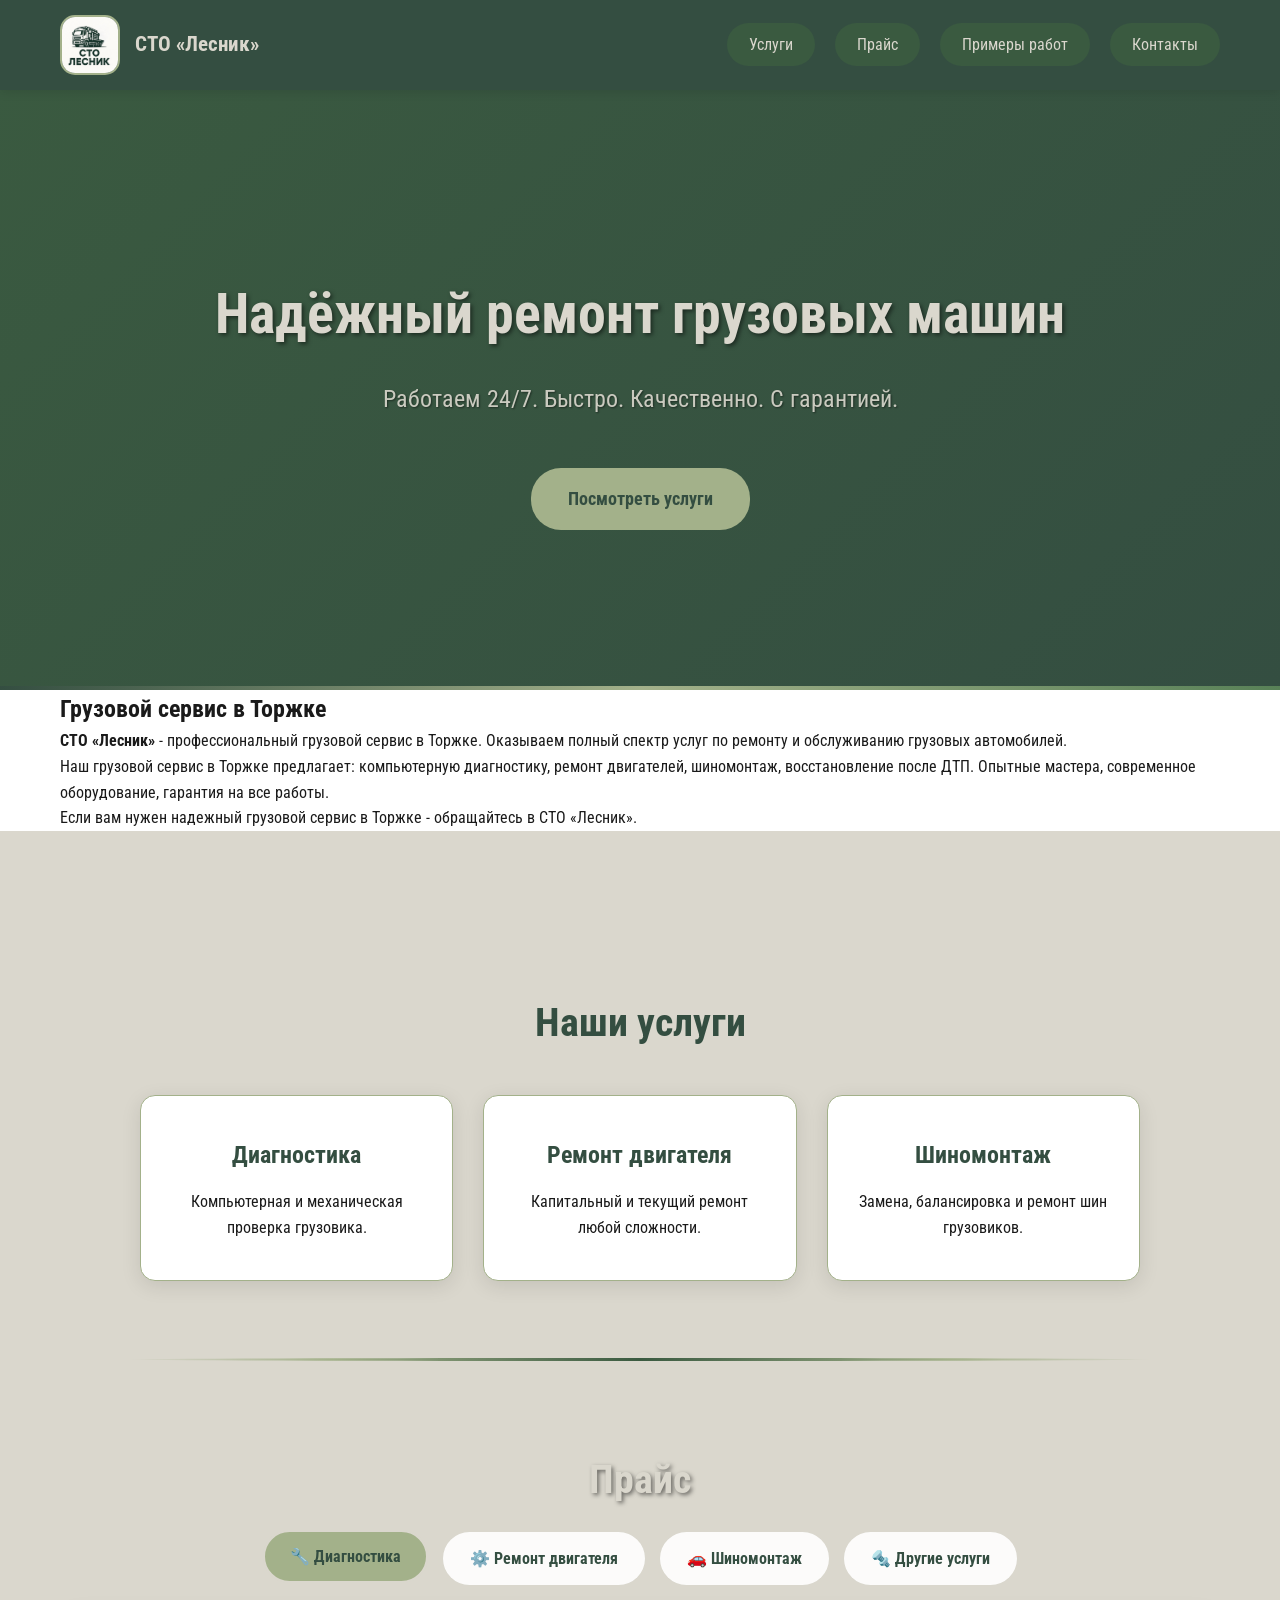
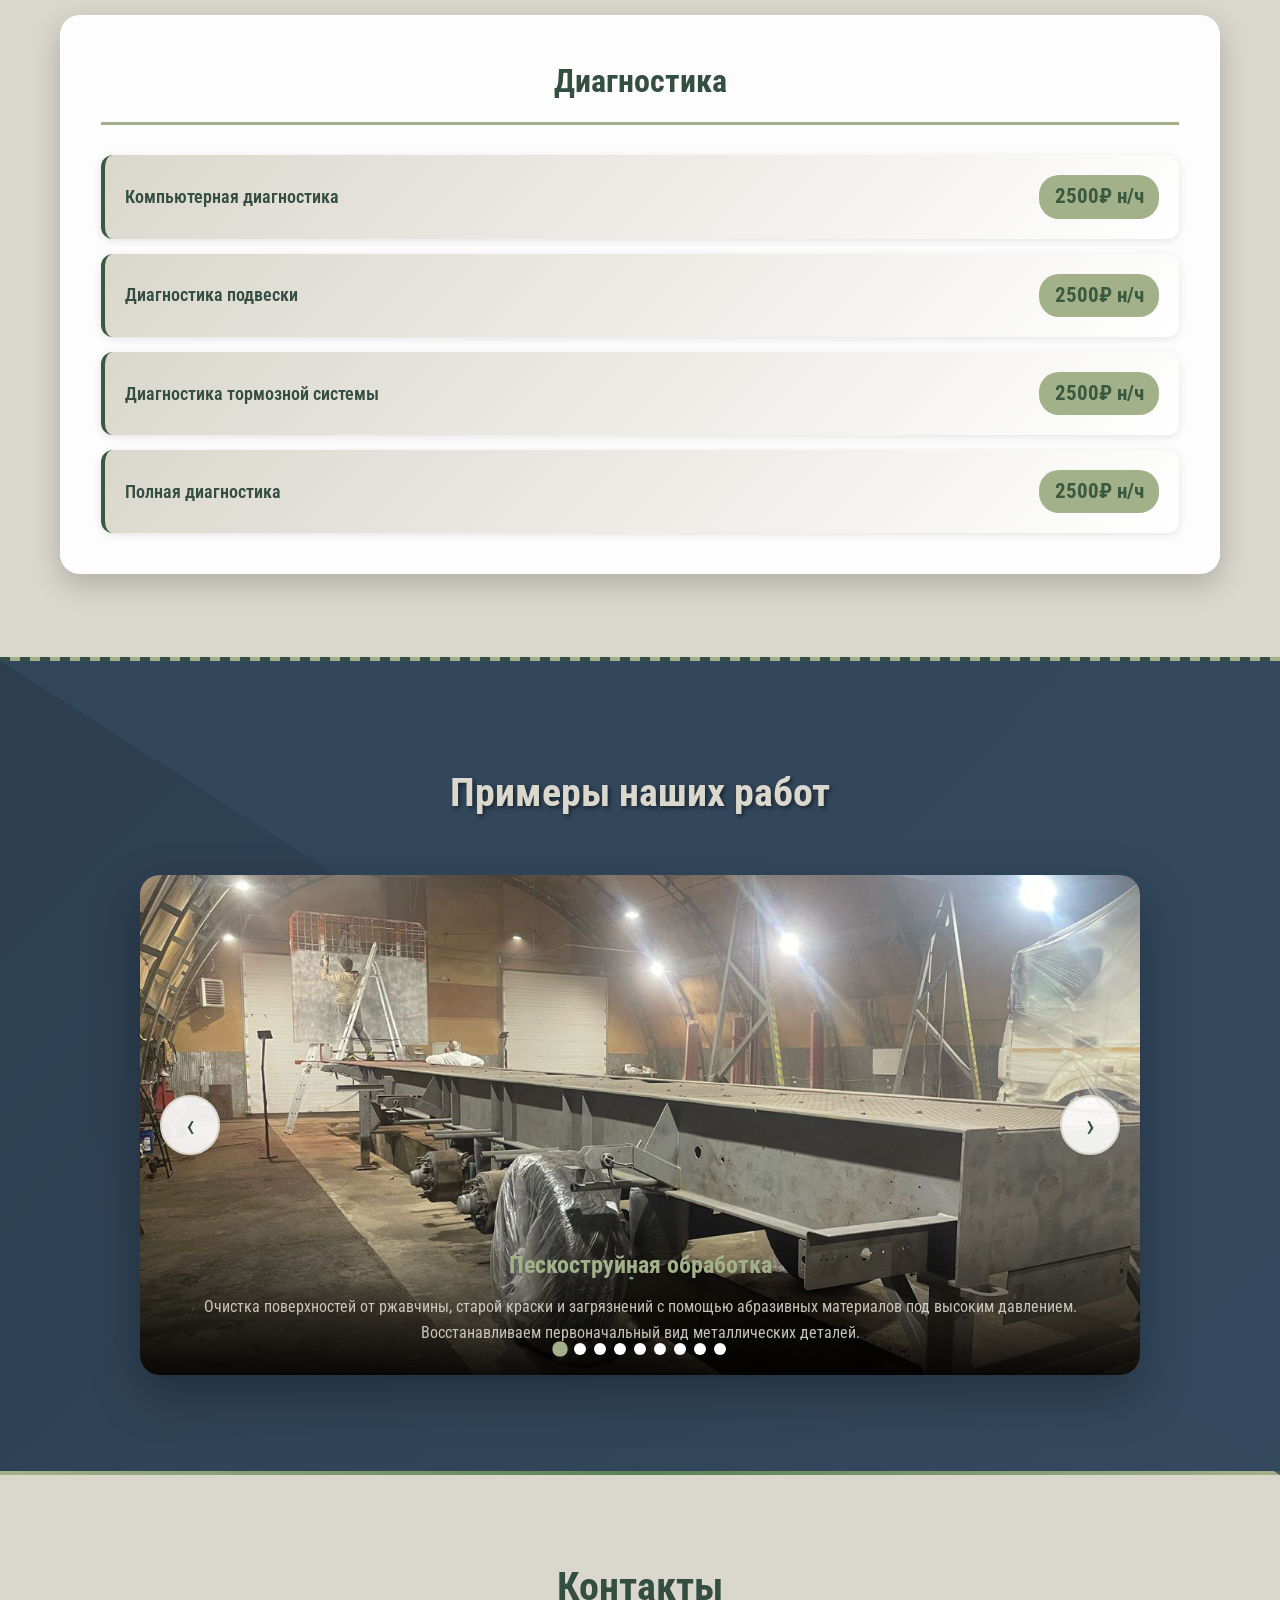
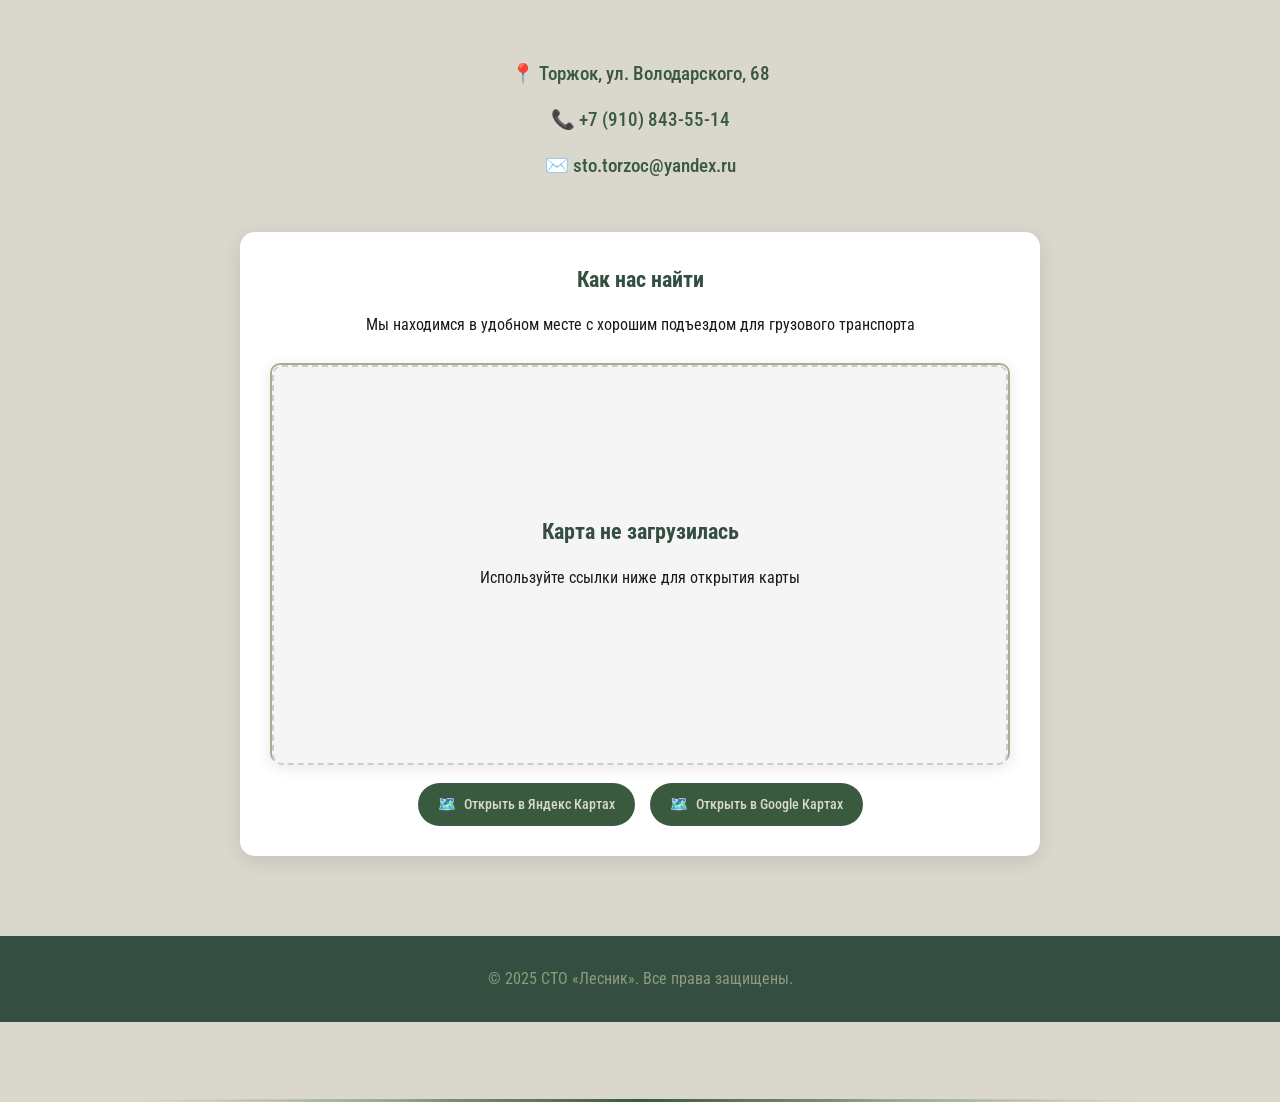
==== index.html @ fab12587 "index.html" ====
<!DOCTYPE html>
<html lang="ru">
<head>
  <meta charset="UTF-8">
  <meta name="viewport" content="width=device-width, initial-scale=1.0">
  <title>Грузовой сервис в Торжке | СТО «Лесник» - ремонт грузовиков 24/7</title>




<meta name="description" content="Грузовой сервис в Торжке. Ремонт грузовиков, диагностика, шиномонтаж. СТО Лесник - работаем 24/7. Гарантия качества. +7 (910) 843-55-14">
  <meta name="keywords" content="грузовой сервис Торжок, ремонт грузовиков Торжок, СТО для грузовых машин, автосервис грузовых автомобилей, техобслуживание грузовиков">
  <meta name="robots" content="index, follow">
  
  <script type="application/ld+json">
  {
    "@context": "https://schema.org",
    "@type": "AutoRepair",
    "name": "СТО Лесник - грузовой сервис в Торжке",
    "description": "Профессиональный ремонт грузовых автомобилей в Торжке",
    "address": {
      "@type": "PostalAddress",
      "streetAddress": "ул. Володарского, 68",
      "addressLocality": "Торжок",
      "addressCountry": "RU"
    },
    "telephone": "+79108435514",
    "openingHours": "Mo-Su 00:00-23:59",
    "serviceType": "Ремонт грузовиков, Диагностика, Шиномонтаж, Восстановление после ДТП"
  }
  </script>





















  
  <link rel="stylesheet" href="style.css">
  <link rel="icon" type="image/png" href="images/favicon.png">
</head>
<body>

  <header>
    <div class="header-container">
      <div class="logo-section">
        <img src="images/IMAGE 2025-09-27 21_17_40.jpg" alt="Логотип СТО Лесник" width="60" height="60">
        <div class="logo">СТО «Лесник»</div>
      </div>
      
 
      <button class="menu-toggle" aria-label="Открыть меню">☰</button>
      
      <nav class="nav-menu">
        <ul>
          <li><a href="#services">Услуги</a></li>
          <li><a href="#price">Прайс</a></li>
          <li><a href="#portfolio">Примеры работ</a></li>
          <li><a href="#contacts">Контакты</a></li>
        </ul>
      </nav>
    </div>
  </header>


  <!-- Главная -->
  <section class="hero">
    <div class="container">
      <h1>Надёжный ремонт грузовых машин</h1>
      <p>Работаем 24/7. Быстро. Качественно. С гарантией.</p>
      <a href="#services" class="btn">Посмотреть услуги</a>
    </div>
  </section>





<section class="seo-text">
  <div class="container">
    <h2>Грузовой сервис в Торжке</h2>
    <p><strong>СТО «Лесник»</strong> - профессиональный грузовой сервис в Торжке. 
    Оказываем полный спектр услуг по ремонту и обслуживанию грузовых автомобилей.</p>
    
    <p>Наш грузовой сервис в Торжке предлагает: компьютерную диагностику, 
    ремонт двигателей, шиномонтаж, восстановление после ДТП. 
    Опытные мастера, современное оборудование, гарантия на все работы.</p>
    
    <p>Если вам нужен надежный грузовой сервис в Торжке - обращайтесь в СТО «Лесник». </p>
  </div>
</section>

<section id="services" class="services">
























  <section id="services" class="services">
    <div class="container">
      <h2>Наши услуги</h2>
      <div class="service-cards">
        <div class="card">
          <h3>Диагностика</h3>
          <p>Компьютерная и механическая проверка грузовика.</p>
        </div>
        <div class="card">
          <h3>Ремонт двигателя</h3>
          <p>Капитальный и текущий ремонт любой сложности.</p>
        </div>
        <div class="card">
          <h3>Шиномонтаж</h3>
          <p>Замена, балансировка и ремонт шин грузовиков.</p>
        </div>
      </div>
    </div>
  </section>









<section id="price" class="price">
  <div class="price-overlay"></div>
  <div class="container">
    <h2>Прайс</h2>
  
    <div class="price-categories">
      <button class="price-category-btn active" data-category="diagnostics">
        🔧 Диагностика
      </button>
      <button class="price-category-btn" data-category="engine">
        ⚙️ Ремонт двигателя
      </button>
      <button class="price-category-btn" data-category="tire">
        🚗 Шиномонтаж
      </button>
      <button class="price-category-btn" data-category="other">
        🔩 Другие услуги
      </button>
    </div>

    
    <div class="price-content">
   
      <div class="price-category active" id="diagnostics">
        <div class="price-category-content">
          <h3>Диагностика</h3>
          <div class="price-list">
            <div class="price-item">
              <span>Компьютерная диагностика</span>
              <span class="cost">2500₽ н/ч</span>
            </div>
            <div class="price-item">
              <span>Диагностика подвески</span>
              <span class="cost">2500₽ н/ч</span>
            </div>
            <div class="price-item">
              <span>Диагностика тормозной системы</span>
              <span class="cost">2500₽ н/ч</span>
            </div>
            <div class="price-item">
              <span>Полная диагностика</span>
              <span class="cost">2500₽ н/ч</span>
            </div>
          </div>
        </div>
      </div>

      <div class="price-category" id="engine">
        <div class="price-category-content">
          <h3>Ремонт двигателя</h3>
          <div class="price-list">
            <div class="price-item">
              <span>Замена масла и фильтров</span>
              <span class="cost">2500₽ н/ч</span>
            </div>
            <div class="price-item">
              <span>Ремонт ГРМ</span>
              <span class="cost">2500₽ н/ч</span>
            </div>
            <div class="price-item">
              <span>Капитальный ремонт двигателя</span>
              <span class="cost">2500₽ н/ч</span>
            </div>
            <div class="price-item">
              <span>Замена свечей накаливания</span>
              <span class="cost">2500₽ н/ч</span>
            </div>
          </div>
        </div>
      </div>

    
      <div class="price-category" id="tire">
        <div class="price-category-content">
          <h3>Шиномонтаж</h3>
          <div class="price-list">
            <div class="price-item">
              <span>Замена колеса (1 шт.)</span>
              <span class="cost">2500₽ н/ч</span>
            </div>
            <div class="price-item">
              <span>Балансировка колеса</span>
              <span class="cost">2500₽ н/ч</span>
            </div>
            <div class="price-item">
              <span>Ремонт прокола</span>
              <span class="cost">2500₽ н/ч</span>
            </div>
            <div class="price-item">
              <span>Замена камеры</span>
              <span class="cost">2500₽ н/ч</span>
            </div>
          </div>
        </div>
      </div>

     
      <div class="price-category" id="other">
        <div class="price-category-content">
          <h3>Другие услуги</h3>
          <div class="price-list">
            <div class="price-item">
              <span>Ремонт тормозной системы</span>
              <span class="cost">2500₽ н/ч</span>
            </div>
            <div class="price-item">
              <span>Ремонт электрооборудования</span>
              <span class="cost">2500₽ н/ч</span>
            </div>
            <div class="price-item">
              <span>Замена сцепления</span>
              <span class="cost">2500₽ н/ч</span>
            </div>
            <div class="price-item">
              <span>Ремонт коробки передач</span>
              <span class="cost">2500₽ н/ч</span>
            </div>
            <div class="price-item">
              <span>Пескоструйная обработка</span>
              <span class="cost">2500₽ н/ч</span>
            </div>
            <div class="price-item">
              <span>Покраска прицепов</span>
              <span class="cost">2500₽ н/ч</span>
            </div>
            <div class="price-item">
              <span>Восстановление машин после ДТП</span>
              <span class="cost">2500₽ н/ч</span>
            </div>
          </div>
        </div>
      </div>
    </div>
  </div>
</section>






  <section id="portfolio" class="portfolio">
    <div class="container">
      <h2>Примеры наших работ</h2>
      <div class="portfolio-slider">
        <div class="slider-container">
          <div class="slide active">
            <img src="images/glass.jpg" alt="Ремонт двигателя грузовика">
            <div class="slide-info">
              <h3>Пескоструйная обработка</h3>
              <p>Очистка поверхностей от ржавчины, старой краски и загрязнений с помощью абразивных материалов под высоким давлением. Восстанавливаем первоначальный вид металлических деталей.</p>
            </div>
          </div>
          <div class="slide">
            <img src="images/glass2.jpg" alt="Шиномонтаж грузовика">
            <div class="slide-info">
              <h3>Пескоструйная обработка</h3>

            </div>
          </div>
          <div class="slide">
            <img src="images/pokraska3.jpg" alt="Диагностика автомобиля">
            <div class="slide-info">
              <h3>Покраска прицепов</h3>
              <p>Полное восстановление лакокрасочного покрытия прицепов. От пескоструйной очистки до финишного нанесения эмали. Вернем вашему прицепу заводской вид и защиту от коррозии.</p>
            </div>
          </div>
          <div class="slide">
            <img src="images/pokraska.jpg" alt="Ремонт тормозной системы">
            <div class="slide-info">
              <h3>Покраска прицепов</h3>

            </div>
          </div>
          <div class="slide">
            <img src="images/pokraska2.jpg" alt="Покраска автомобиля">
            <div class="slide-info">
              <h3>Покраска прицепов</h3>
            </div>
          </div>
          <div class="slide">
            <img src="images/dtp.jpg" alt="Ремонт подвески">
            <div class="slide-info">
              <h3>Восстановление машин после ДТП</h3>
              <p>Полное восстановление геометрии кузова, замена поврежденных элементов и профессиональная покраска. Вернем вашему автомобилю заводские характеристики и безопасность.</p>
            </div>
          </div>
          <div class="slide">
            <img src="images/dtp2.jpg" alt="Электрооборудование">
            <div class="slide-info">
              <h3>Восстановление машин после ДТП</h3>
            </div>
          </div>
          <div class="slide">
            <img src="images/dtp3.jpg" alt="Сварные работы">
            <div class="slide-info">
              <h3>Восстановление машин после ДТП</h3>
            </div>
          </div>
          <div class="slide">
            <img src="images/kpp1.jpg" alt="Ремонт КПП">
            <div class="slide-info">
              <h3>Ремонт коробки передач</h3>
              <p>Капитальный ремонт механической КПП</p>
            </div>
          </div>

        </div>
        
       
        <button class="slider-btn prev-btn" aria-label="Предыдущий слайд">‹</button>
        <button class="slider-btn next-btn" aria-label="Следующий слайд">›</button>
        
      
        <div class="slider-indicators">
          <span class="indicator active" data-slide="0"></span>
          <span class="indicator" data-slide="1"></span>
          <span class="indicator" data-slide="2"></span>
          <span class="indicator" data-slide="3"></span>
          <span class="indicator" data-slide="4"></span>
          <span class="indicator" data-slide="5"></span>
          <span class="indicator" data-slide="6"></span>
          <span class="indicator" data-slide="7"></span>
          <span class="indicator" data-slide="8"></span>

        </div>
      </div>
    </div>
  </section>


 






  <!-- Контакты -->
  <section id="contacts" class="contacts">
    <div class="container">
      <h2>Контакты</h2>
      <div class="contact-info">
        <p>📍 Торжок, ул. Володарского, 68</p>
        <p>📞 +7 (910) 843-55-14</p>
        <p>✉️ sto.torzoc@yandex.ru</p>
      </div>
      
      <div class="map-container">
        <div class="map-placeholder">
          <h3>Как нас найти</h3>
          <p>Мы находимся в удобном месте с хорошим подъездом для грузового транспорта</p>
          <div id="map"></div>
          <div class="map-links">
            <a href="https://yandex.ru/maps/?text=Торжок, ул. Володарского, 68" target="_blank" class="map-link">
              <span>🗺️</span> Открыть в Яндекс Картах
            </a>
            <a href="https://www.google.com/maps/search/Торжок, ул. Володарского, 68" target="_blank" class="map-link">
              <span>🗺️</span> Открыть в Google Картах
            </a>
          </div>
        </div>
      </div>
    </div>
  </section>

  <!-- Подвал -->
  <footer>
    <div class="container">
      <p>© 2025 СТО «Лесник». Все права защищены.</p>
    </div>
  </footer>

  <!-- Подключаем скрипты -->
  <script src="https://api-maps.yandex.ru/2.1/?apikey=d6df2d5a-d8bc-4208-80b3-427df80b9e28&lang=ru_RU"></script>
  <script src="script.js"></script>
</body>
</html>
---- style.css ----
@import url('https://fonts.googleapis.com/css2?family=Roboto+Condensed:wght@400;700&display=swap');

* {
  margin: 0;
  padding: 0;
  box-sizing: border-box;
  font-family: 'Roboto Condensed', sans-serif;
}

:root {
  --primary-dark: #344E41;
  --primary: #3A5A40;
  --primary-light: #588157;
  --accent: #A3B18A;
  --light: #DAD7CD;
  --text-color: #1A1A1A;
  --white: #ffffff;
}

body {
  line-height: 1.6;
  color: var(--text-color);
  font-size: 16px;
  background: var(--white);
}

.container {
  width: 100%;
  max-width: 1200px;
  margin: 0 auto;
  padding: 0 20px;
}

/* Шапка */
header {
  background: var(--primary-dark);
  color: var(--light);
  padding: 15px 0;
  position: fixed;
  width: 100%;
  top: 0;
  z-index: 1000;
  box-shadow: 0 2px 10px rgba(0,0,0,0.1);
}

.header-container {
  display: flex;
  justify-content: space-between;
  align-items: center;
  max-width: 1200px;
  margin: 0 auto;
  padding: 0 20px;
}

.logo-section {
  display: flex;
  align-items: center;
  gap: 15px;
}

header img {
  border-radius: 15px;
  width: 60px;
  height: 60px;
  border: 2px solid var(--accent);
}

header .logo {
  font-size: 1.3rem;
  font-weight: bold;
  color: var(--light);
}

.menu-toggle {
  display: none;
  background: none;
  border: none;
  color: var(--light);
  font-size: 1.5rem;
  cursor: pointer;
  padding: 5px;
}

.nav-menu ul {
  display: flex;
  list-style: none;
  gap: 20px;
}

.nav-menu a {
  color: var(--light);
  text-decoration: none;
  padding: 10px 20px;
  border-radius: 25px;
  background: var(--primary);
  color: var(--light);
  font-size: 1rem;
  transition: all 0.3s;
  white-space: nowrap;
  border: 2px solid transparent;
}

.nav-menu a:hover {
  background: var(--primary-light);
  transform: translateY(-2px);
  box-shadow: 0 4px 12px rgba(0,0,0,0.2);
  border-color: var(--accent);
}

/* Главная секция */
.hero {
  background: linear-gradient(135deg, var(--primary) 0%, var(--primary-dark) 100%),
              url('https://avatars.mds.yandex.net/get-altay/7730813/2a0000018467fd1619ef3e6553343e2f060f/XXXL') no-repeat center/cover;
  background-blend-mode: overlay;
  color: var(--light);
  text-align: center;
  padding: 150px 20px 100px;
  margin-top: 60px;
  min-height: 70vh;
  display: flex;
  align-items: center;
}

.hero h1 {
  font-size: clamp(2rem, 5vw, 3.5rem);
  margin-bottom: 20px;
  text-shadow: 2px 2px 4px rgba(0,0,0,0.5);
}

.hero p {
  font-size: clamp(1.1rem, 3vw, 1.5rem);
  margin-bottom: 30px;
  text-shadow: 1px 1px 2px rgba(0,0,0,0.5);
  opacity: 0.9;
}

.hero .btn {
  display: inline-block;
  padding: 15px 35px;
  background: var(--accent);
  color: var(--primary-dark);
  border-radius: 30px;
  text-decoration: none;
  transition: all 0.3s;
  font-size: 1.1rem;
  font-weight: bold;
  border: 2px solid transparent;
}

.hero .btn:hover {
  background: transparent;
  color: var(--light);
  border-color: var(--accent);
  transform: translateY(-3px);
  box-shadow: 0 6px 20px rgba(163, 177, 138, 0.3);
}

/* Услуги */
.services {
  padding: 80px 0;
  background: var(--light);
  text-align: center;
  position: relative;
  z-index: 2; /* Убедимся что услуги выше прайса */
}


.services h2 {
  font-size: clamp(1.8rem, 4vw, 2.5rem);
  margin-bottom: 40px;
  color: var(--primary-dark);
}

.service-cards {
  display: grid;
  grid-template-columns: repeat(auto-fit, minmax(300px, 1fr));
  gap: 30px;
  max-width: 1000px;
  margin: 0 auto;
}

.card {
  background: var(--white);
  padding: 40px 25px;
  border-radius: 15px;
  box-shadow: 0 5px 20px rgba(0,0,0,0.1);
  transition: all 0.4s;
  position: relative;
  overflow: hidden;
  z-index: 1;
  border: 1px solid var(--accent);
}

.card::before {
  content: '';
  position: absolute;
  top: 0;
  left: 0;
  right: 0;
  bottom: 0;
  background-size: 80px;
  background-repeat: no-repeat;
  background-position: center;
  opacity: 0;
  transition: opacity 0.3s;
  z-index: -1;
}

.card:nth-child(1)::before {
  background-image: url('1674288672_papik-pro-p-shesterenka-risunok-1.png');
  background-size: 80px;
}

.card:nth-child(2)::before {
  background-image: url('png-transparent-spanners-tool-adjustable-spanner-hammer-hammer-technic-hammer-wrench.png');
  background-size: 80px;
}

.card:nth-child(3)::before {
  background-image: url('web-20171209094937520952.png');
  background-size: 80px;
}

.card:hover::before {
  opacity: 0.1;
}

.card:hover {
  transform: translateY(-10px);
  background-color: var(--white);
  box-shadow: 0 15px 35px rgba(0,0,0,0.15);
  border-color: var(--primary-light);
}

.card h3 {
  font-size: 1.5rem;
  margin-bottom: 15px;
  color: var(--primary-dark);
}

.card p {
  font-size: 1rem;
  line-height: 1.6;
  color: var(--text-color);
}







.cost {
  font-weight: bold;
  color: var(--primary);
  font-size: 1.2rem;
}



.btn {
  background: var(--primary);
  color: var(--light);
  border: none;
  padding: 15px 30px;
  margin-top: 20px;
  cursor: pointer;
  border-radius: 30px;
  transition: all 0.3s;
  font-size: 1rem;
  font-weight: bold;
  border: 2px solid transparent;
}

.btn:hover {
  background: var(--primary-light);
  transform: translateY(-2px);
  box-shadow: 0 4px 15px rgba(58, 90, 64, 0.3);
}

/* Контакты */
.contacts {
  padding: 80px 0;
  background: var(--light);
  text-align: center;
}

.contacts h2 {
  font-size: clamp(1.8rem, 4vw, 2.5rem);
  margin-bottom: 40px;
  color: var(--primary-dark);
}

.contact-info {
  margin-bottom: 50px;
}

.contact-info p {
  font-size: 1.2rem;
  margin-bottom: 15px;
  color: var(--primary);
  font-weight: 500;
}

.map-container {
  max-width: 800px;
  margin: 0 auto;
}

.map-placeholder {
  background: var(--white);
  padding: 30px;
  border-radius: 15px;
  box-shadow: 0 5px 20px rgba(0,0,0,0.1);
}

.map-placeholder h3 {
  color: var(--primary-dark);
  margin-bottom: 15px;
  font-size: 1.4rem;
}

.map-placeholder p {
  color: var(--text-color);
  margin-bottom: 25px;
}

.map-frame {
  background: linear-gradient(135deg, var(--accent) 0%, var(--primary-light) 100%);
  height: 200px;
  border-radius: 10px;
  display: flex;
  align-items: center;
  justify-content: center;
  color: var(--white);
  font-size: 1.3rem;
  font-weight: bold;
}

/* Подвал */
footer {
  background: var(--primary-dark);
  color: var(--accent);
  text-align: center;
  padding: 30px 0;
}

footer p {
  font-size: 1rem;
  opacity: 0.8;
}

/* Адаптивность */
@media (max-width: 768px) {
  body {
    font-size: 14px;
  }
  
  .header-container {
    padding: 0 15px;
  }
  
  .menu-toggle {
    display: block;
  }
  
  .nav-menu {
    position: absolute;
    top: 100%;
    left: 0;
    width: 100%;
    background: var(--primary-dark);
    display: none;
    box-shadow: 0 5px 15px rgba(0,0,0,0.2);
  }
  
  .nav-menu.active {
    display: block;
  }
  
  .nav-menu ul {
    flex-direction: column;
    padding: 20px;
    gap: 10px;
  }
  
  .nav-menu a {
    display: block;
    text-align: center;
    padding: 15px;
    border-radius: 10px;
  }
  
  .logo-section {
    gap: 10px;
  }
  
  header img {
    width: 50px;
    height: 50px;
  }
  
  header .logo {
    font-size: 1.1rem;
  }
  
  .hero {
    padding: 120px 20px 80px;
    min-height: 60vh;
  }
  
  .service-cards {
    grid-template-columns: 1fr;
    gap: 20px;
  }
  
  .card {
    padding: 30px 20px;
  }
  
  .price-item {
    flex-direction: column;
    text-align: center;
    gap: 10px;
  }
  
  .map-frame {
    height: 150px;
    font-size: 1.1rem;
  }
}

@media (max-width: 480px) {
  .container {
    padding: 0 15px;
  }
  
  .hero {
    padding: 100px 15px 60px;
  }
  
  .services, .price, .contacts {
    padding: 60px 0;
  }
  
  .card::before {
    background-size: 60px;
  }
  
  .contact-info p {
    font-size: 1.1rem;
  }
}
/* Стили для карты */
#map {
    width: 100%;
    height: 400px;
    border-radius: 10px;
    border: 2px solid var(--accent);
    box-shadow: 0 4px 15px rgba(0,0,0,0.1);
    margin: 20px 0;
}

.map-links {
    display: flex;
    gap: 15px;
    justify-content: center;
    margin-top: 20px;
    flex-wrap: wrap;
}

.map-link {
    display: inline-flex;
    align-items: center;
    gap: 8px;
    padding: 10px 20px;
    background: var(--primary);
    color: var(--light);
    text-decoration: none;
    border-radius: 25px;
    transition: all 0.3s;
    font-weight: 500;
    font-size: 0.9rem;
}

.map-link:hover {
    background: var(--primary-light);
    transform: translateY(-2px);
    box-shadow: 0 4px 12px rgba(0,0,0,0.2);
}

/* Адаптивность карты */
@media (max-width: 768px) {
    #map {
        height: 300px;
    }
    
    .map-links {
        flex-direction: column;
        align-items: center;
    }
    
    .map-link {
        width: 100%;
        max-width: 250px;
        justify-content: center;
    }
}

@media (max-width: 480px) {
    #map {
        height: 250px;
    }
}


.price {
  position: relative;
  padding: 80px 0; /* Нормальные отступы */
  background-image: url('https://avatars.mds.yandex.net/get-altay/6314780/2a00000183f058dd1cf33ad4c97cb063198d/XXXL');
  background-size: cover;
  background-position: center;
  min-height: 100vh;
  display: flex;
  align-items: center;
  z-index: 1; /* Прайс ниже услуг */
}

/* Убираем отрицательные margin которые могли сдвинуть секции */
.price {
  margin-top: 0;
}

.price .container {
  position: relative;
  z-index: 2;
  padding-top: 0; /* Убираем внутренний отступ */
  margin-top: 0;
}

.price h2 {
  font-size: clamp(1.8rem, 4vw, 2.5rem);
  margin-bottom: 40px;
  color: var(--light);
  text-align: center;
  text-shadow: 2px 2px 4px rgba(0,0,0,0.5);
}




.price-categories {
  display: flex;
  justify-content: center;
  gap: 15px;
  margin-bottom: 30px;
  flex-wrap: wrap;
  margin-top: -20px; /* Сдвигаем кнопки еще выше */
}

.price-category-btn {
  padding: 15px 25px;
  background: rgba(255, 255, 255, 0.9);
  color: var(--primary-dark);
  border: none;
  border-radius: 30px;
  cursor: pointer;
  transition: all 0.3s;
  font-size: 1rem;
  font-weight: bold;
  border: 2px solid transparent;
  backdrop-filter: blur(10px);
}

.price-category-btn:hover {
  background: var(--accent);
  transform: translateY(-3px);
  box-shadow: 0 5px 15px rgba(0,0,0,0.3);
}

.price-category-btn.active {
  background: var(--accent);
  color: var(--primary-dark);
  border-color: var(--light);
  transform: translateY(-2px);
}

/* Контент прайса */
.price-content {
  position: relative;
  min-height: 400px;
}

.price-category {
  display: none;
  animation: fadeInUp 0.6s ease-out;
}

.price-category.active {
  display: block;
}

.price-category-content {
  background: rgba(255, 255, 255, 0.95);
  padding: 40px;
  border-radius: 20px;
  box-shadow: 0 10px 30px rgba(0,0,0,0.2);
  backdrop-filter: blur(10px);
  border: 1px solid rgba(255,255,255,0.3);
}

.price-category-content h3 {
  font-size: 2rem;
  color: var(--primary-dark);
  margin-bottom: 30px;
  text-align: center;
  border-bottom: 3px solid var(--accent);
  padding-bottom: 15px;
}

.price-list {
  display: grid;
  gap: 15px;
}

.price-item {
  display: flex;
  justify-content: space-between;
  align-items: center;
  padding: 20px;
  background: linear-gradient(135deg, var(--light) 0%, var(--white) 100%);
  border-radius: 12px;
  border-left: 4px solid var(--primary);
  transition: all 0.3s;
  box-shadow: 0 2px 10px rgba(0,0,0,0.1);
}

.price-item:hover {
  transform: translateX(10px);
  border-left-color: var(--accent);
  box-shadow: 0 5px 15px rgba(0,0,0,0.2);
}

.price-item span:first-child {
  font-weight: 600;
  color: var(--primary-dark);
  font-size: 1.1rem;
}

.cost {
  font-weight: bold;
  color: var(--primary);
  font-size: 1.3rem;
  background: var(--accent);
  padding: 5px 15px;
  border-radius: 20px;
  min-width: 120px;
  text-align: center;
}

/* Анимации */
@keyframes fadeInUp {
  from {
    opacity: 0;
    transform: translateY(30px);
  }
  to {
    opacity: 1;
    transform: translateY(0);
  }
}

/* Адаптивность */
@media (max-width: 768px) {
  .price {
    padding: 80px 0;
    background-attachment: scroll;
  }
  
  .price-categories {
    flex-direction: column;
    align-items: center;
  }
  
  .price-category-btn {
    width: 100%;
    max-width: 280px;
    margin-bottom: 10px;
    padding: 12px 20px;
  }
  
  .price-category-content {
    padding: 25px 20px;
    margin: 0 10px;
  }
  
  .price-item {
    flex-direction: column;
    text-align: center;
    gap: 10px;
    padding: 15px;
  }
  
  .price-item span:first-child {
    font-size: 1rem;
  }
  
  .cost {
    font-size: 1.1rem;
    min-width: 100px;
  }
}

@media (max-width: 480px) {
  .price {
    padding: 60px 0;
  }
  
  .price-category-content {
    padding: 20px 15px;
  }
  
  .price-category-content h3 {
    font-size: 1.6rem;
  }
}

@keyframes fadeIn {
  from {
    opacity: 0;
    transform: translateY(20px);
  }
  to {
    opacity: 1;
    transform: translateY(0);
  }
}

/* Адаптивность для кнопок категорий */
@media (max-width: 768px) {
  .price-categories {
    flex-direction: column;
    align-items: center;
  }
  
  .price-category-btn {
    width: 100%;
    max-width: 250px;
    margin-bottom: 10px;
  }
}

.hero {
  position: relative;
}

.hero::after {
  content: '';
  position: absolute;
  bottom: 0;
  left: 0;
  width: 100%;
  height: 4px;
  background: linear-gradient(90deg, 
    var(--primary-dark) 0%, 
    var(--accent) 50%, 
    var(--primary-light) 100%);
}

/* После услуг */
.services {
  position: relative;
}

.services::after {
  content: '';
  position: absolute;
  bottom: 0;
  left: 50%;
  transform: translateX(-50%);
  width: 80%;
  height: 3px;
  background: linear-gradient(90deg, 
    transparent 0%, 
    var(--accent) 20%, 
    var(--primary) 50%, 
    var(--accent) 80%, 
    transparent 100%);
  border-radius: 50%;
}

/* После прайса */

.price {
  position: relative;
}

.price::after {
  content: '';
  position: absolute;
  bottom: 0;
  left: 0;
  width: 100%;
  height: 4px;
  background: repeating-linear-gradient(
    90deg,
    var(--primary-dark),
    var(--primary-dark) 10px,
    var(--accent) 10px,
    var(--accent) 20px
  );
}


/* Примеры работ */
.portfolio {
  padding: 100px 0;
  background: linear-gradient(135deg, #2c3e50 0%, #34495e 100%);
  position: relative;
  overflow: hidden;
}

.portfolio::before {
  content: '';
  position: absolute;
  top: 0;
  left: 0;
  right: 0;
  bottom: 0;
  background: url('data:image/svg+xml,<svg xmlns="http://www.w3.org/2000/svg" viewBox="0 0 100 100" preserveAspectRatio="none"><path d="M0,0 L100,0 L100,100 Z" fill="rgba(52,73,94,0.8)"/></svg>');
  background-size: cover;
  z-index: 1;
}

.portfolio .container {
  position: relative;
  z-index: 2;
}

.portfolio h2 {
  font-size: clamp(1.8rem, 4vw, 2.5rem);
  margin-bottom: 50px;
  color: var(--light);
  text-align: center;
  text-shadow: 2px 2px 4px rgba(0,0,0,0.5);
}

/* Слайдер */
.portfolio-slider {
  position: relative;
  max-width: 1000px;
  margin: 0 auto;
  border-radius: 20px;
  overflow: hidden;
  box-shadow: 0 20px 50px rgba(0,0,0,0.3);
}

.slider-container {
  position: relative;
  height: 500px;
  overflow: hidden;
}

.slide {
  position: absolute;
  top: 0;
  left: 0;
  width: 100%;
  height: 100%;
  opacity: 0;
  transform: translateX(100%);
  transition: all 0.6s ease-in-out;
}

.slide.active {
  opacity: 1;
  transform: translateX(0);
}
.slide.prev {
  transform: translateX(-100%);
}

.slide img {
  width: 100%;
  height: 100%;
  object-fit: cover;
  display: block;
}

.slide-info {
  position: absolute;
  bottom: 0;
  left: 0;
  right: 0;
  background: linear-gradient(transparent, rgba(0,0,0,0.9));
  color: var(--light);
  padding: 30px;
  transform: translateY(100%);
  transition: transform 0.5s ease-in-out 0.3s;
}

.slide.active .slide-info {
  transform: translateY(0);
}
.slide.leaving {
  transform: translateX(-100%);
  opacity: 0;
}
.slide-info h3 {
  font-size: 1.5rem;
  margin-bottom: 10px;
  color: var(--accent);
}

.slide-info p {
  font-size: 1rem;
  opacity: 0.9;
  margin: 0;
}

/* Кнопки слайдера */
.slider-btn {
  position: absolute;
  top: 50%;
  transform: translateY(-50%);
  background: rgba(255, 255, 255, 0.9);
  border: none;
  width: 60px;
  height: 60px;
  border-radius: 50%;
  font-size: 2rem;
  cursor: pointer;
  transition: all 0.3s;
  z-index: 10;
  display: flex;
  align-items: center;
  justify-content: center;
  color: var(--primary-dark);
  border: 2px solid var(--light);
}

.slider-btn:hover {
  background: var(--accent);
  transform: translateY(-50%) scale(1.1);
}

.prev-btn {
  left: 20px;
}

.next-btn {
  right: 20px;
}

/* Индикаторы */
.slider-indicators {
  position: absolute;
  bottom: 20px;
  left: 50%;
  transform: translateX(-50%);
  display: flex;
  gap: 8px;
  z-index: 10;
}

.indicator {
  width: 12px;
  height: 12px;
  border-radius: 50%;
  background: white;
  cursor: pointer;
  transition: all 0.3s;
  border: 2px solid transparent;
}

.indicator.active {
  background: var(--accent);
  transform: scale(1.3);
}

.indicator:hover {
  background: var(--light);
  transform: scale(1.2);
}

/* Анимация автопрокрутки */
@keyframes autoSlide {
  0% { transform: translateX(100%); opacity: 0; }
  5% { transform: translateX(0); opacity: 1; }
  20% { transform: translateX(0); opacity: 1; }
  25% { transform: translateX(-100%); opacity: 0; }
  100% { transform: translateX(-100%); opacity: 0; }
}

/* Адаптивность слайдера */
@media (max-width: 768px) {
  .portfolio-slider {
    border-radius: 10px;
    margin: 0 20px;
  }
  
  .slider-container {
    height: 400px;
  }
  
  .slider-btn {
    width: 50px;
    height: 50px;
    font-size: 1.5rem;
  }
  
  .slide-info {
    padding: 20px;
  }
  
  .slide-info h3 {
    font-size: 1.3rem;
  }
  
  .slider-indicators {
    bottom: 15px;
  }
}

@media (max-width: 480px) {
  .portfolio {
    padding: 80px 0;
  }
  
  .slider-container {
    height: 300px;
  }
  
  .slider-btn {
    width: 40px;
    height: 40px;
    font-size: 1.2rem;
  }
  
  .prev-btn {
    left: 10px;
  }
  
  .next-btn {
    right: 10px;
  }
  
  .slide-info {
    padding: 15px;
  }
  
  .slide-info h3 {
    font-size: 1.1rem;
  }
  
  .slide-info p {
    font-size: 0.9rem;
  }
  
  .slider-indicators {
    bottom: 10px;
  }
  
  .indicator {
    width: 8px;
    height: 8px;
  }
}

/* Разделитель после портфолио */
.portfolio::after {
  content: '';
  position: absolute;
  bottom: 0;
  left: 0;
  width: 100%;
  height: 4px;
  background: linear-gradient(90deg, 
    var(--accent) 0%, 
    var(--primary-light) 50%, 
    var(--accent) 100%);
}
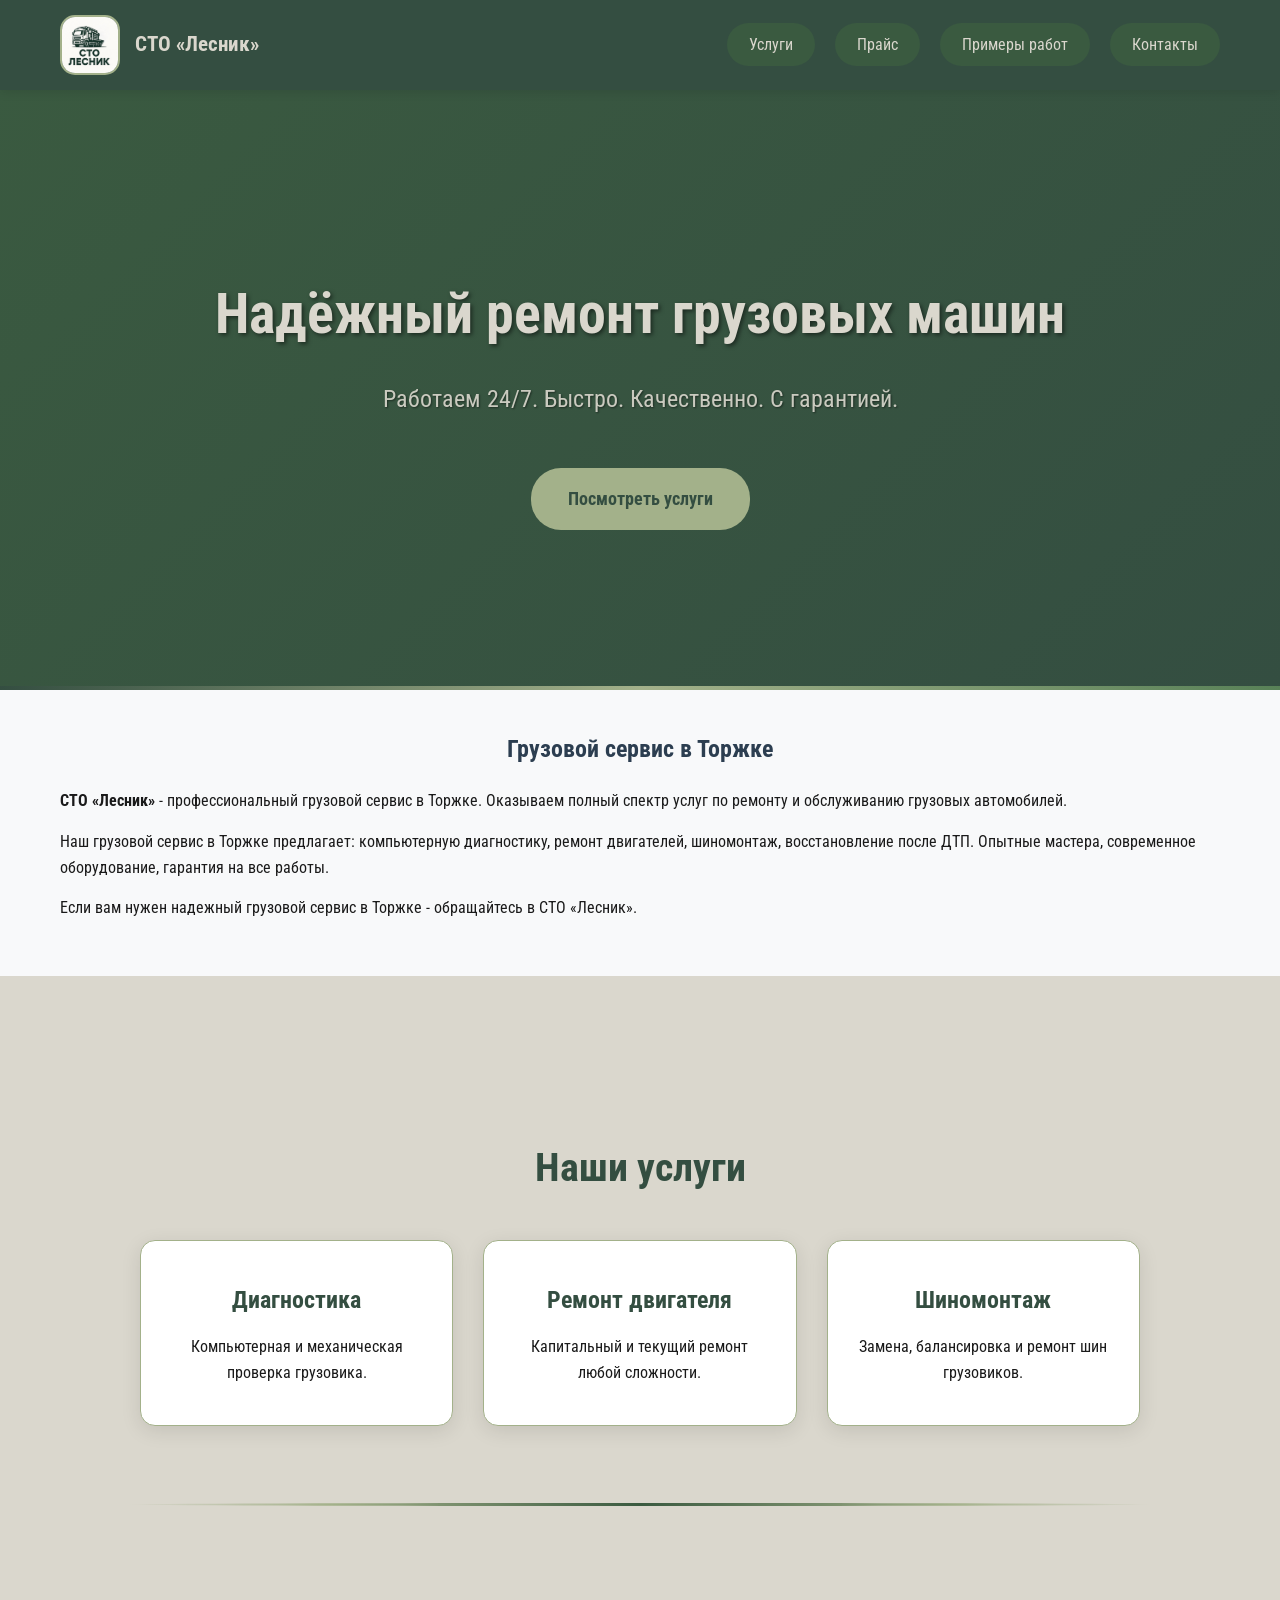
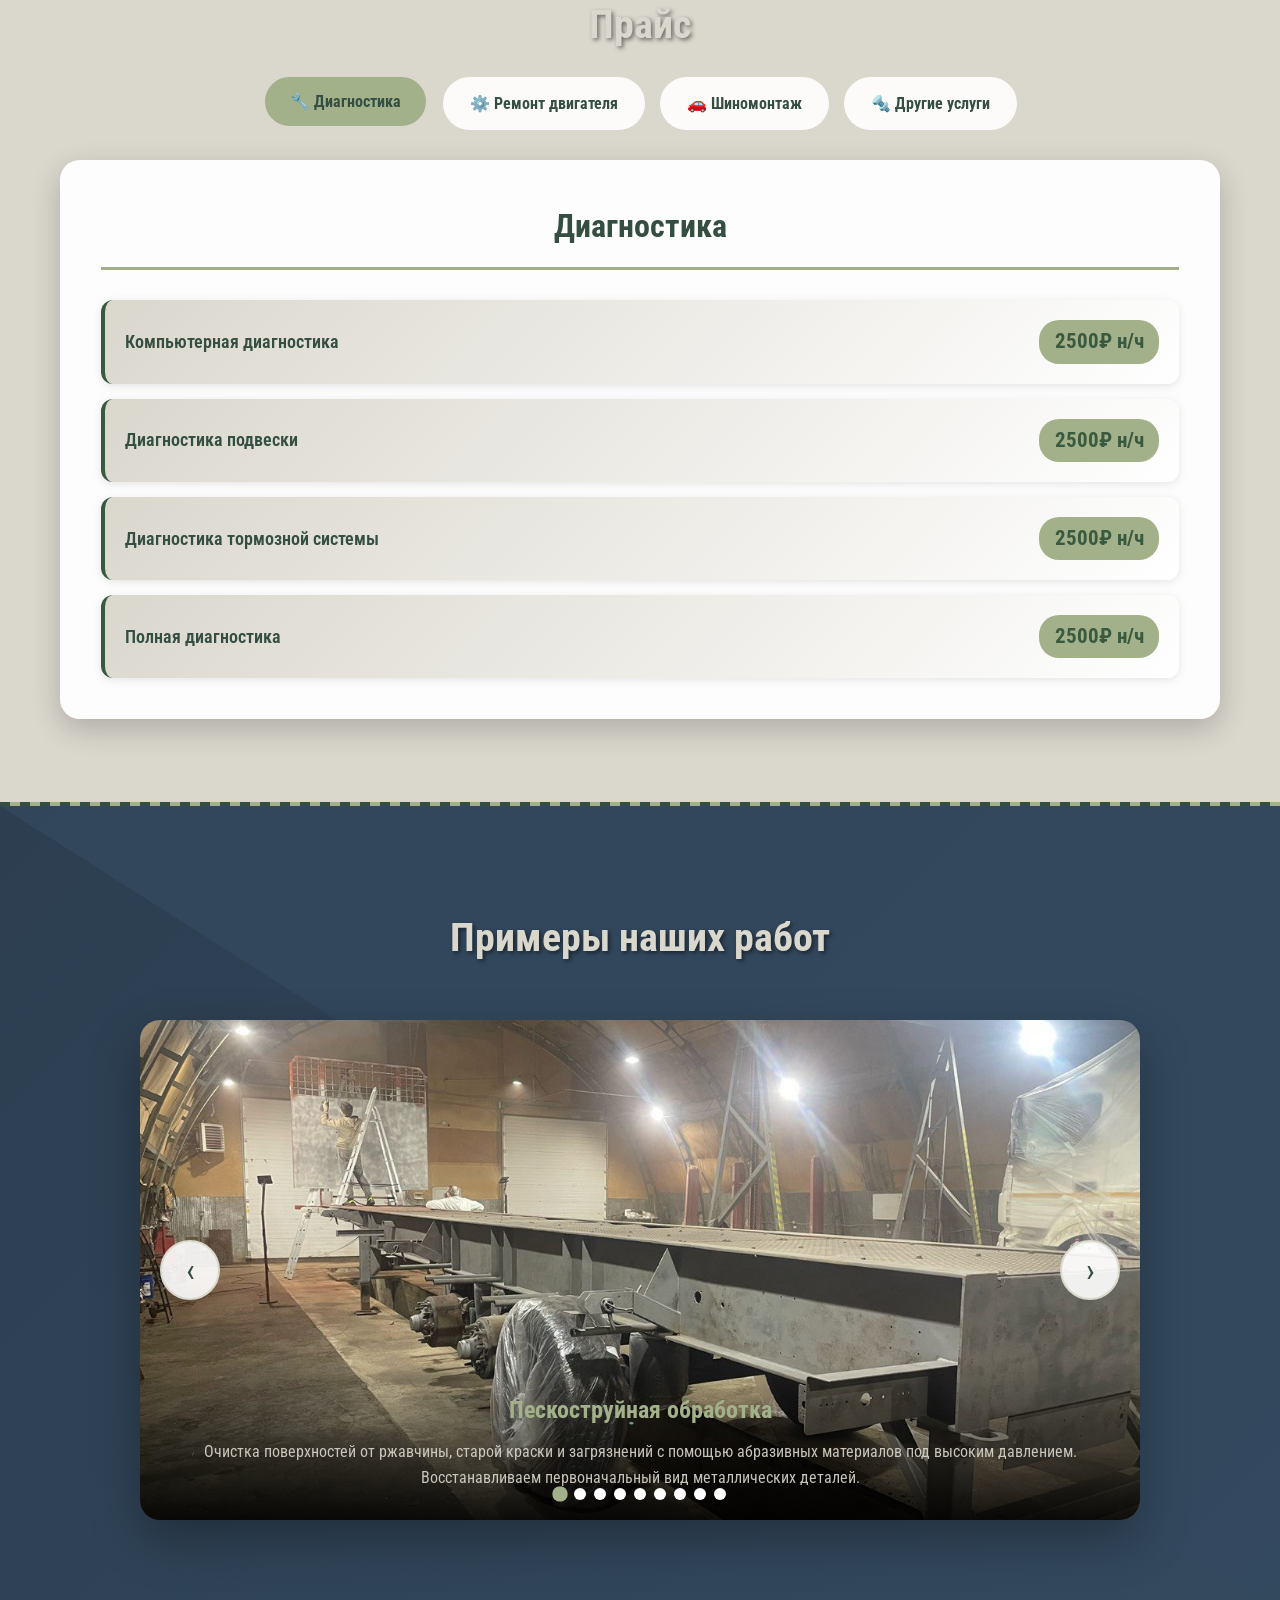
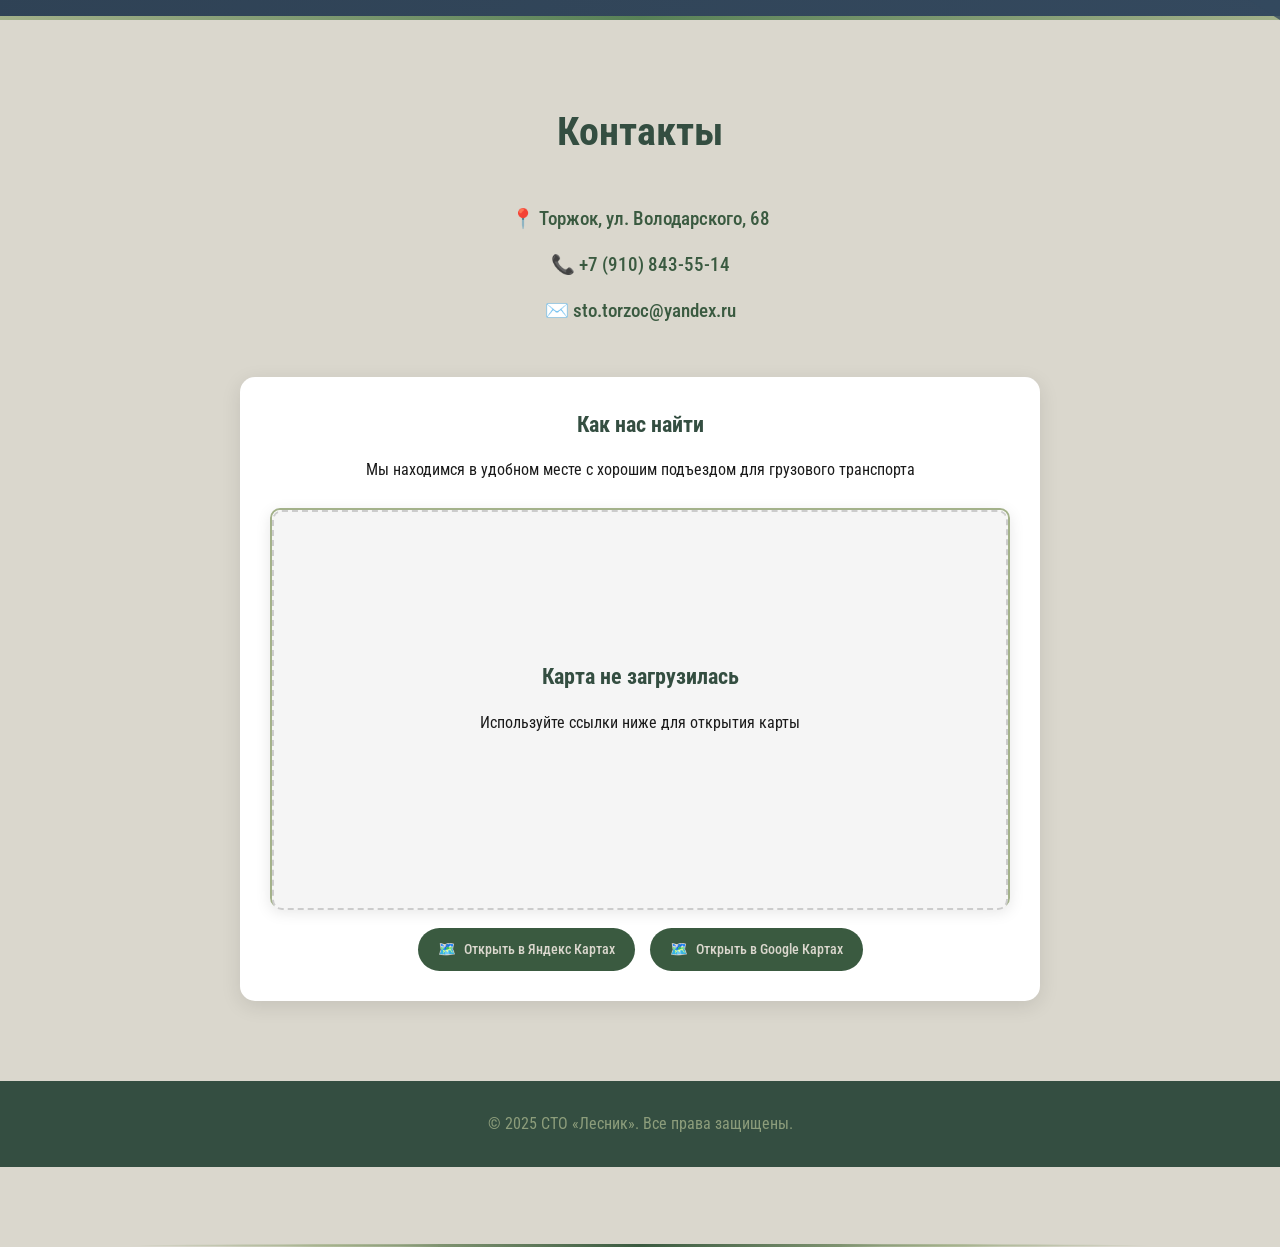
==== commit f67471b5: "index.html" ====
--- a/index.html
+++ b/index.html
@@ -7,6 +7,7 @@
 
 
 
+  
 
 <meta name="description" content="Грузовой сервис в Торжке. Ремонт грузовиков, диагностика, шиномонтаж. СТО Лесник - работаем 24/7. Гарантия качества. +7 (910) 843-55-14">
   <meta name="keywords" content="грузовой сервис Торжок, ремонт грузовиков Торжок, СТО для грузовых машин, автосервис грузовых автомобилей, техобслуживание грузовиков">
--- a/style.css
+++ b/style.css
@@ -1079,4 +1079,24 @@
     var(--accent) 0%, 
     var(--primary-light) 50%, 
     var(--accent) 100%);
-}+}
+
+
+
+
+.seo-text {
+  padding: 40px 0;
+  background: #f8f9fa;
+  line-height: 1.6;
+}
+
+.seo-text h2 {
+  text-align: center;
+  margin-bottom: 20px;
+  color: #2c3e50;
+}
+
+.seo-text p {
+  margin-bottom: 15px;
+  font-size: 16px;
+}
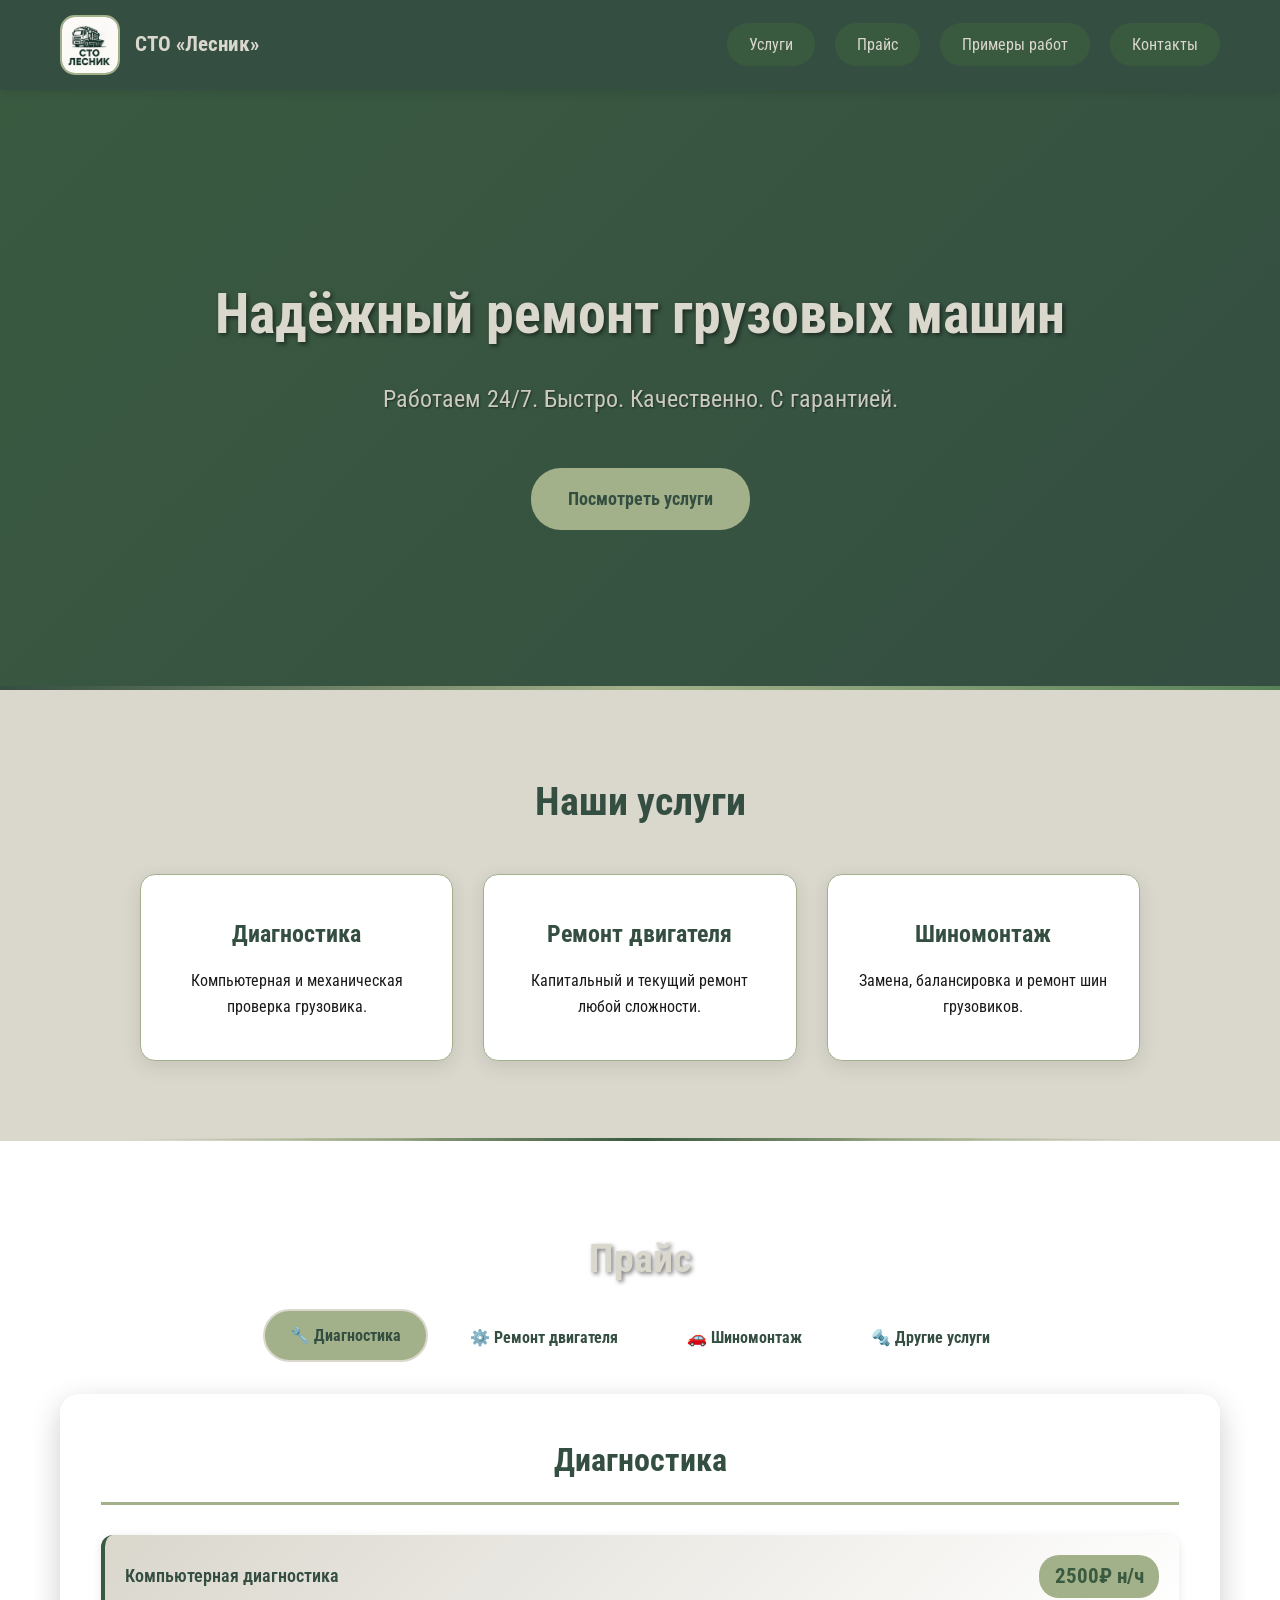
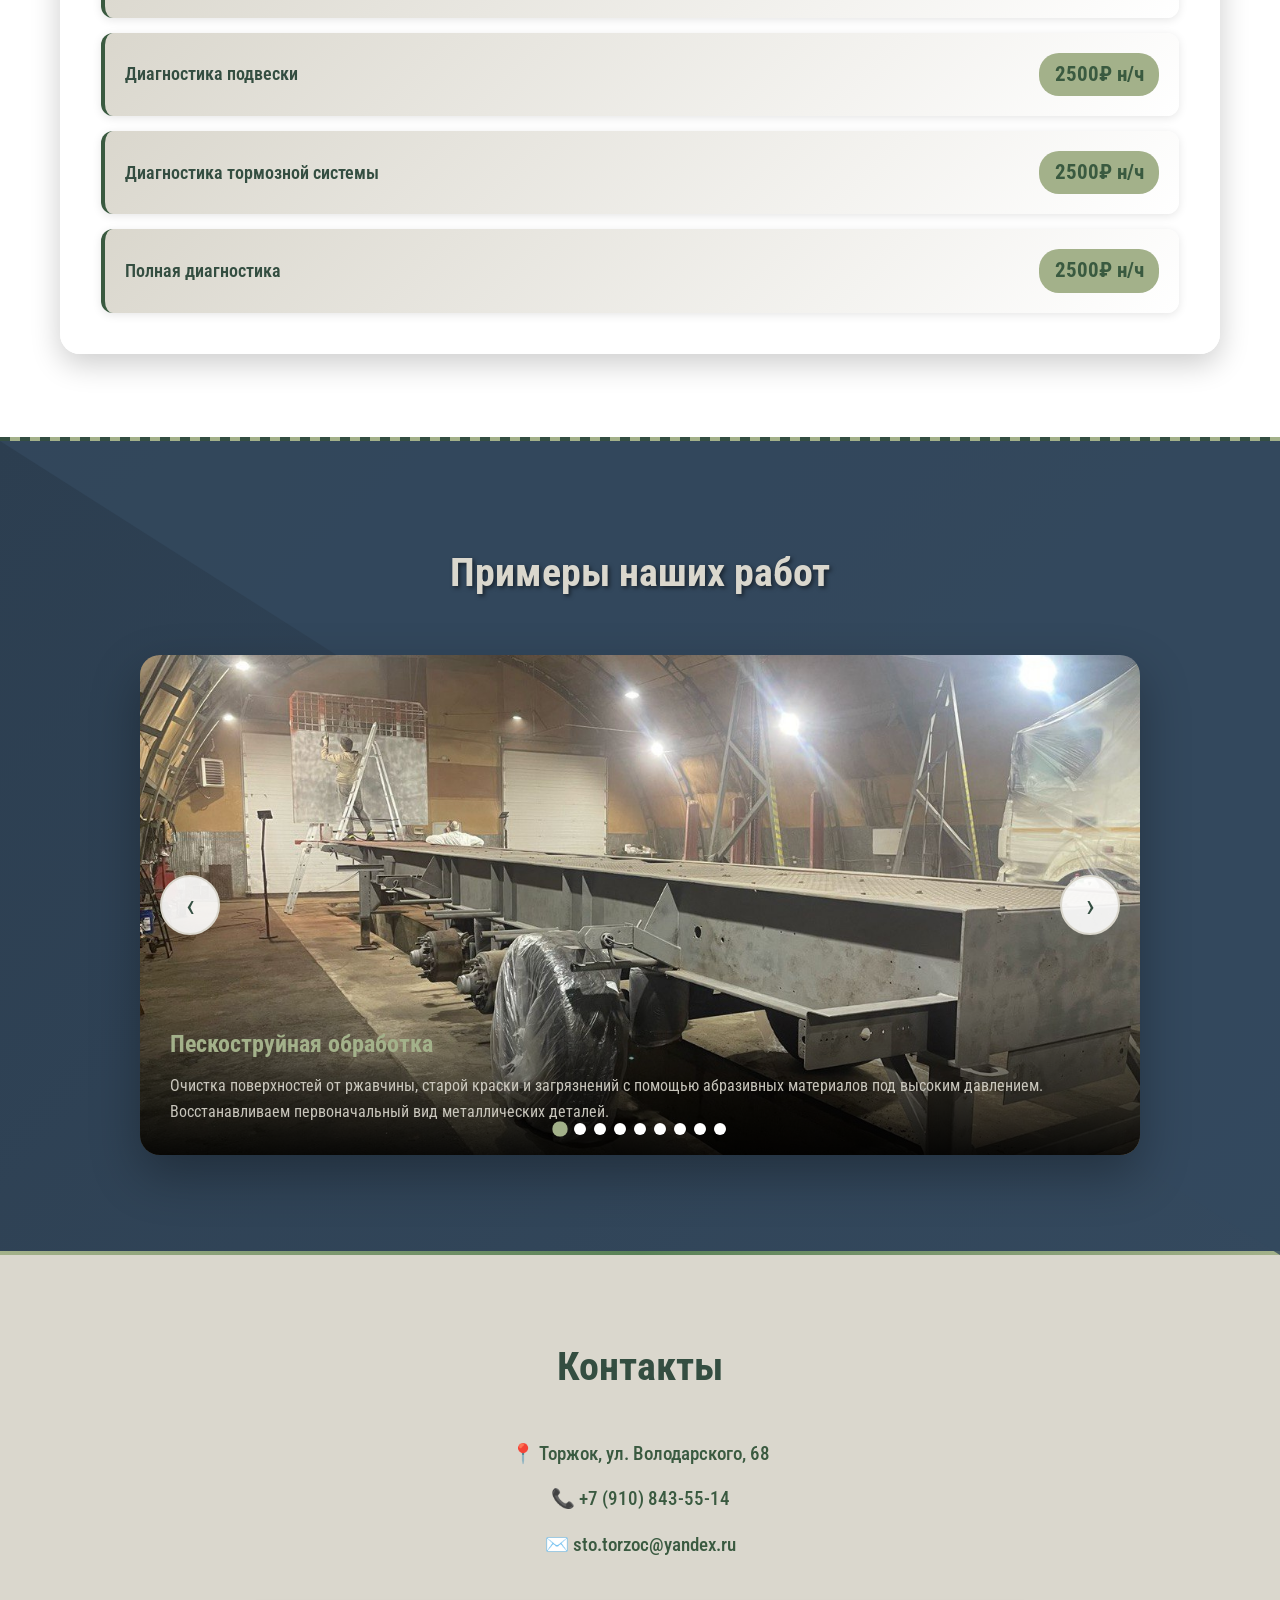
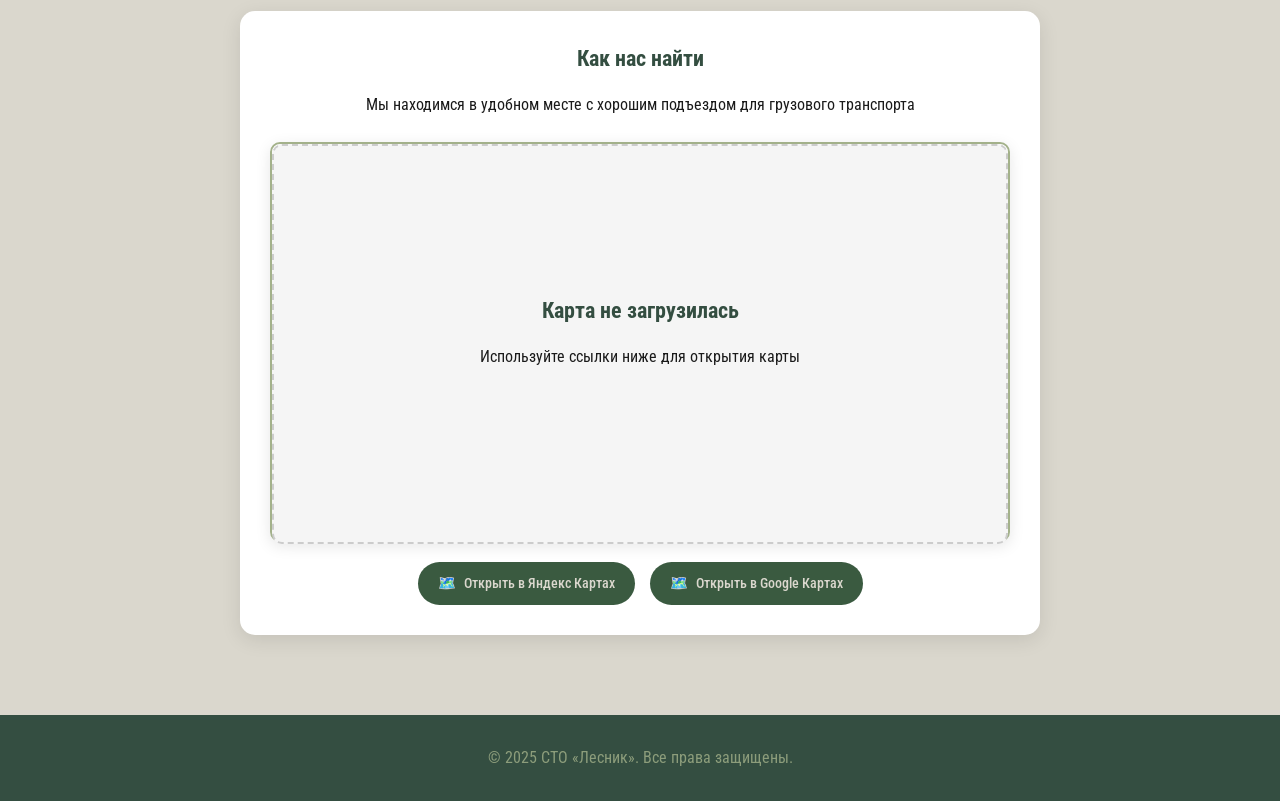
==== commit b23be759: "index.html" ====
--- a/index.html
+++ b/index.html
@@ -92,23 +92,6 @@
 
 
 
-<section class="seo-text">
-  <div class="container">
-    <h2>Грузовой сервис в Торжке</h2>
-    <p><strong>СТО «Лесник»</strong> - профессиональный грузовой сервис в Торжке. 
-    Оказываем полный спектр услуг по ремонту и обслуживанию грузовых автомобилей.</p>
-    
-    <p>Наш грузовой сервис в Торжке предлагает: компьютерную диагностику, 
-    ремонт двигателей, шиномонтаж, восстановление после ДТП. 
-    Опытные мастера, современное оборудование, гарантия на все работы.</p>
-    
-    <p>Если вам нужен надежный грузовой сервис в Торжке - обращайтесь в СТО «Лесник». </p>
-  </div>
-</section>
-
-<section id="services" class="services">
-
-
 
 
 
--- a/style.css
+++ b/style.css
@@ -6,6 +6,7 @@
   box-sizing: border-box;
   font-family: 'Roboto Condensed', sans-serif;
 }
+
 
 :root {
   --primary-dark: #344E41;
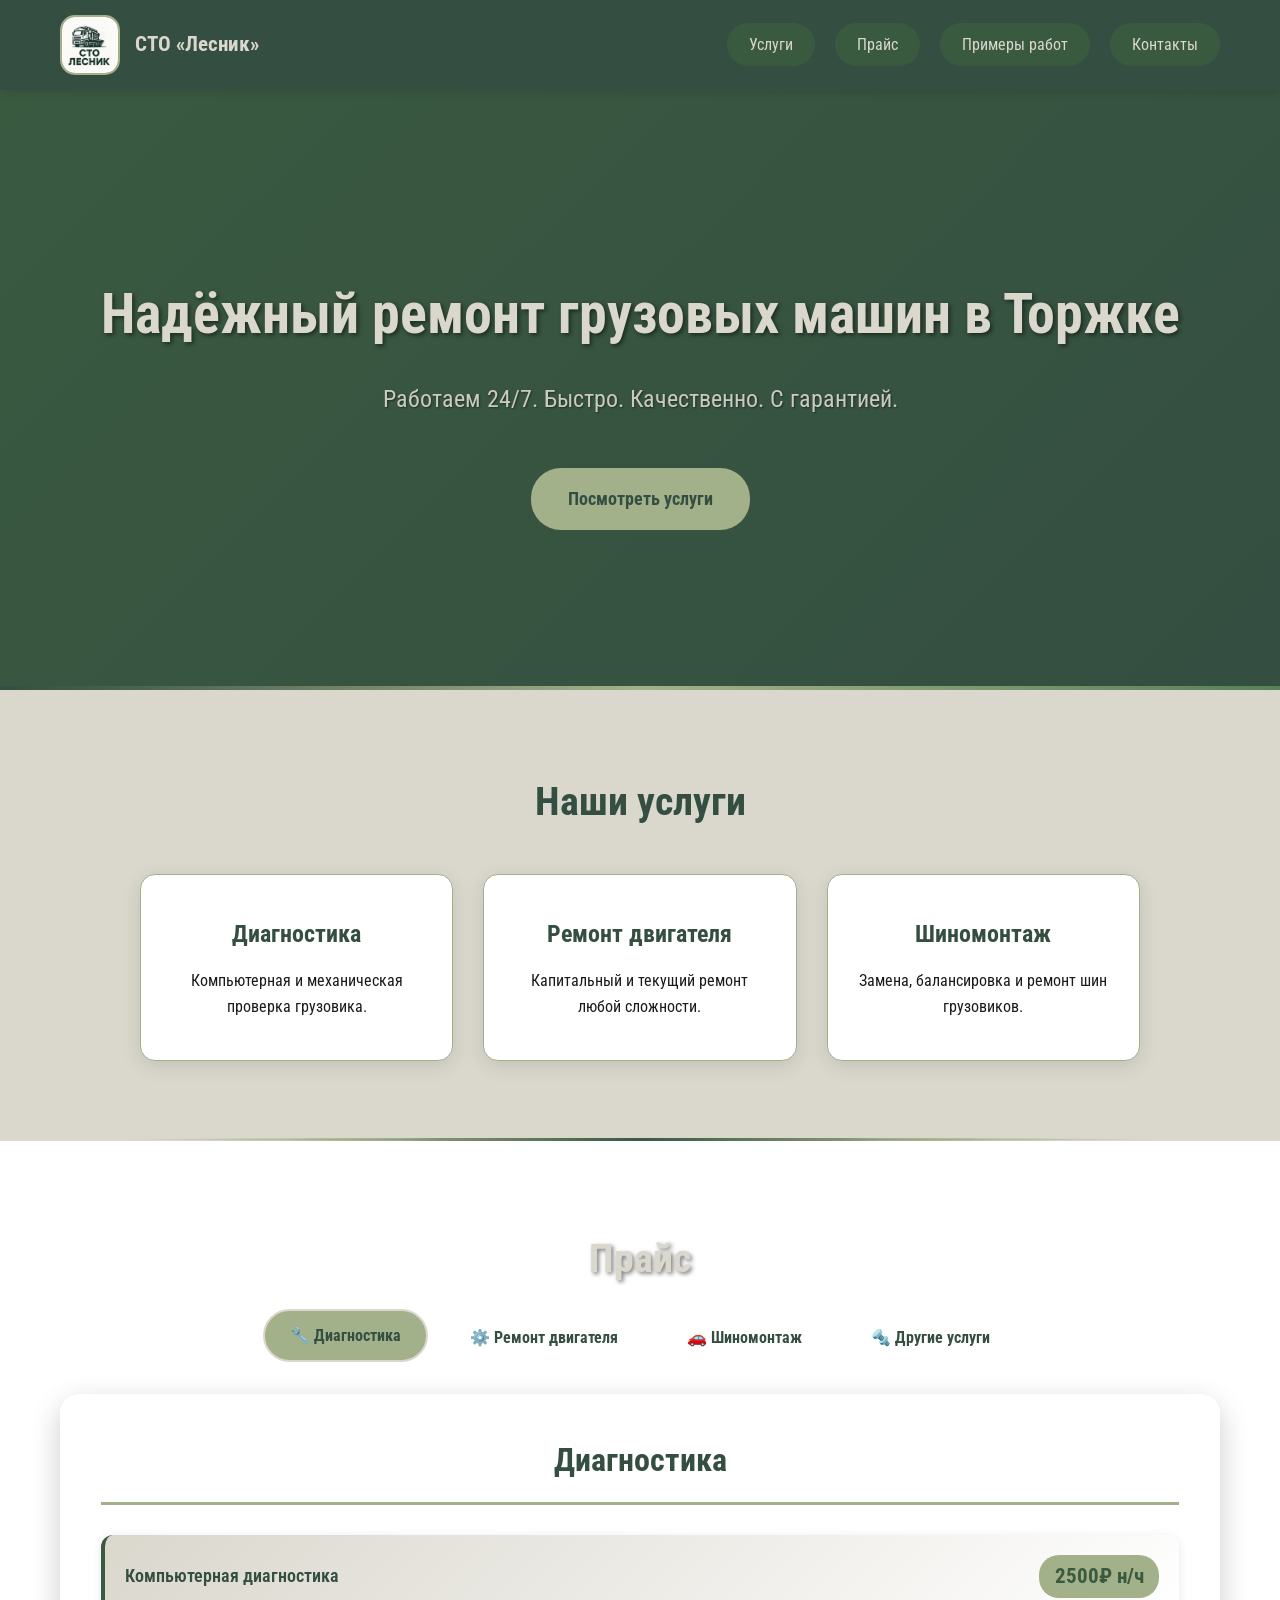
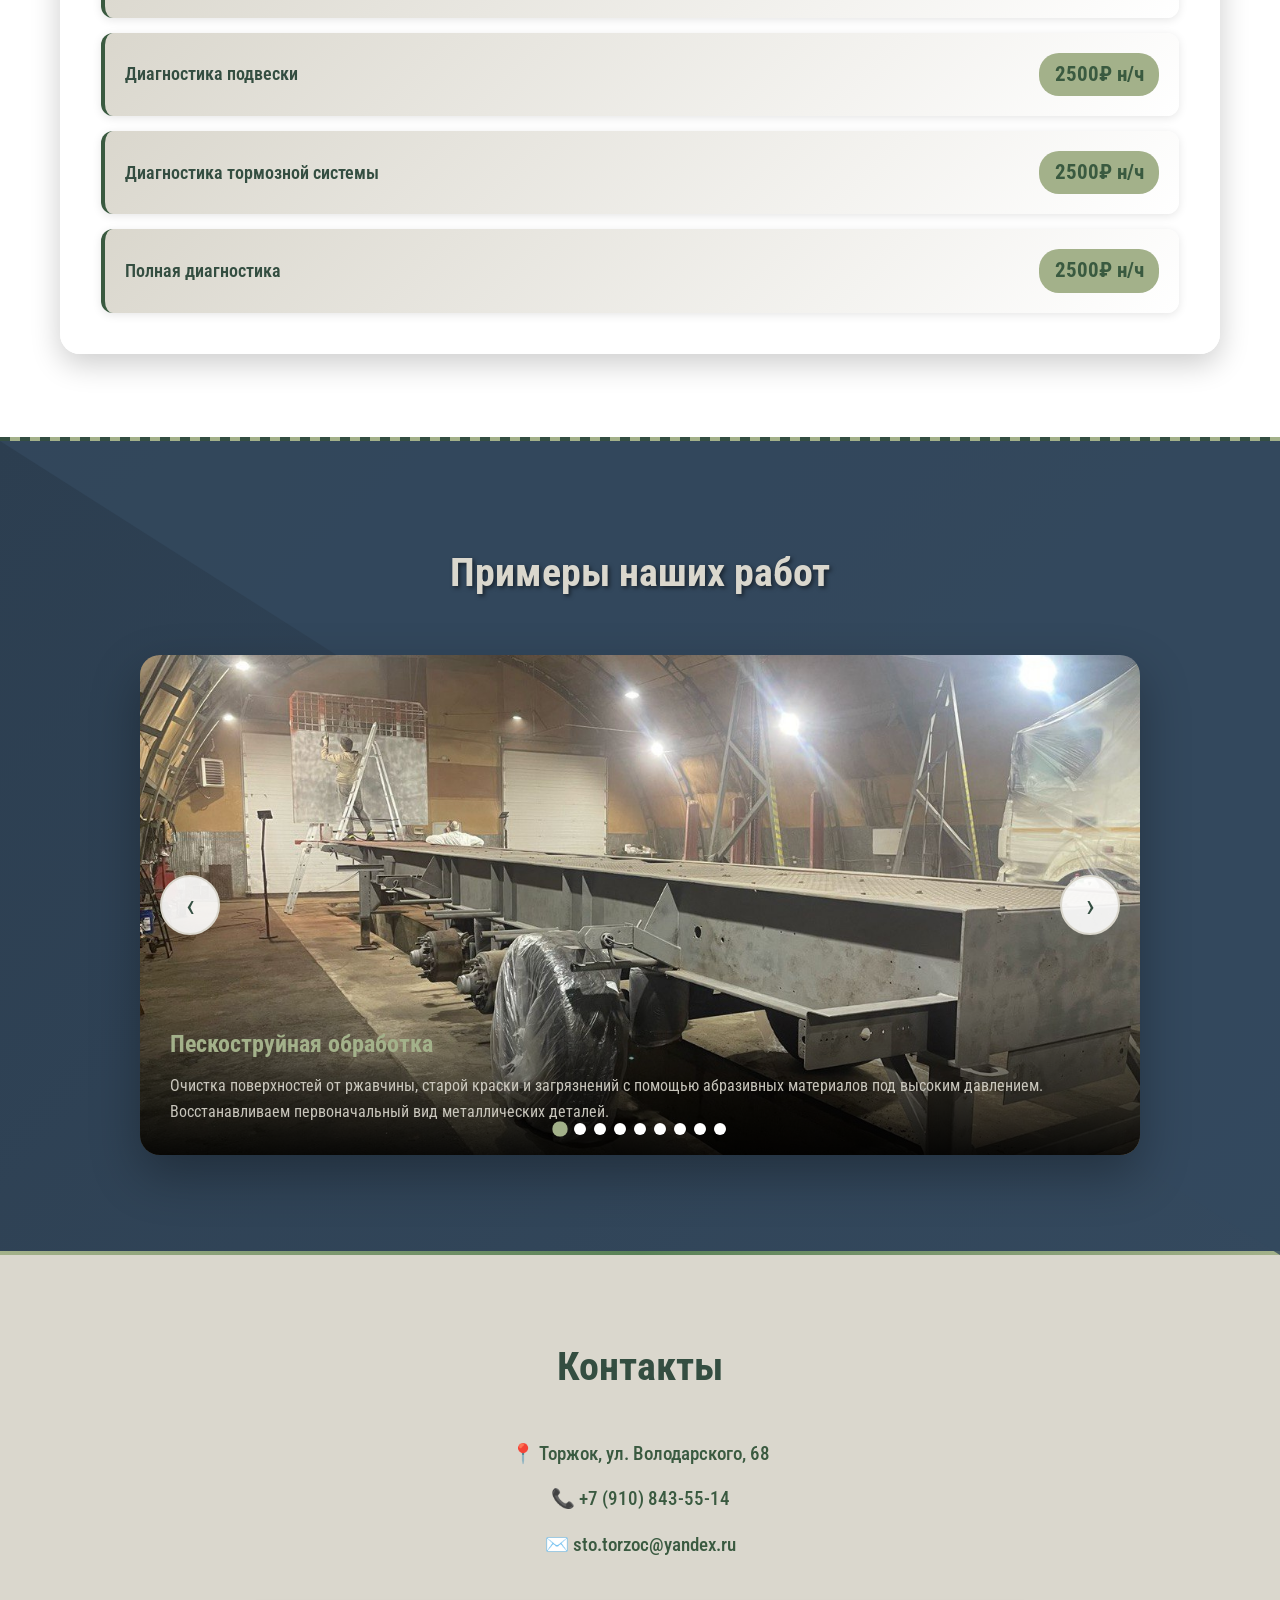
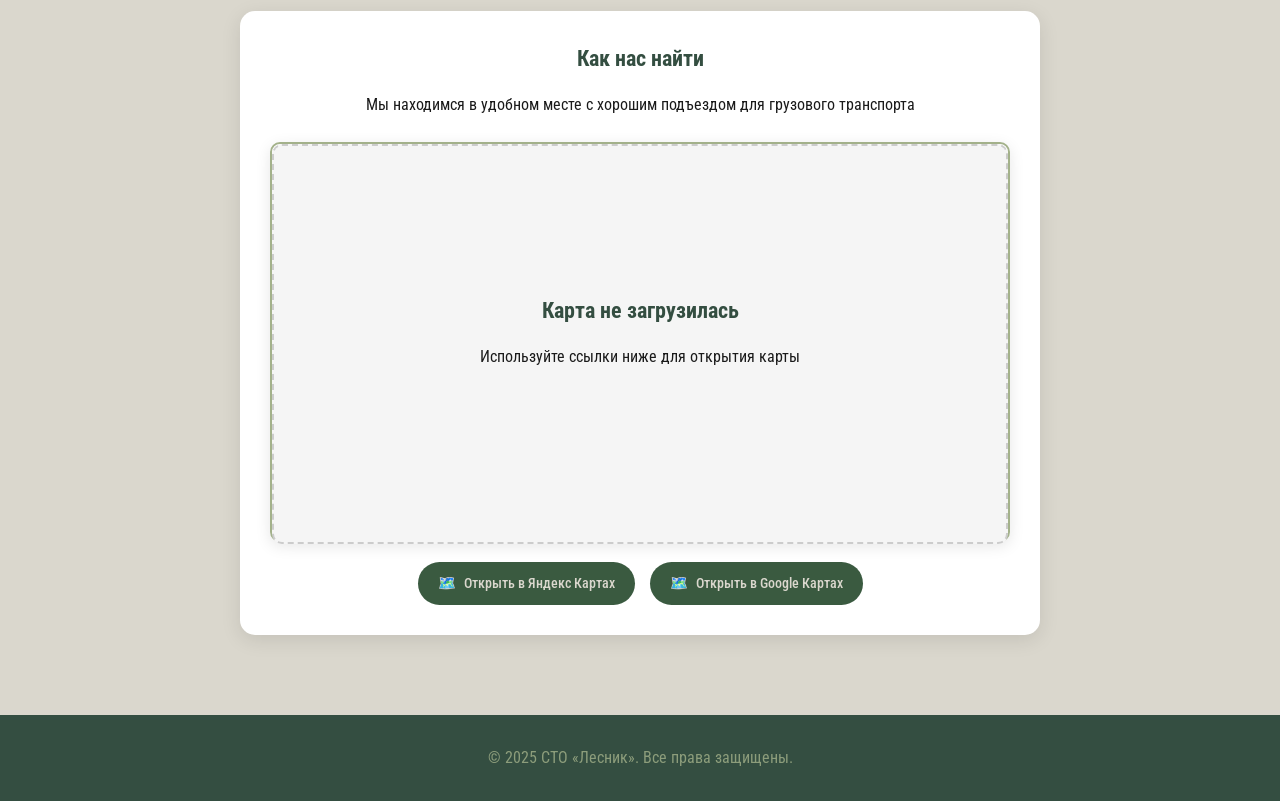
==== commit b470d2fc: "index.html" ====
--- a/index.html
+++ b/index.html
@@ -82,7 +82,7 @@
   <!-- Главная -->
   <section class="hero">
     <div class="container">
-      <h1>Надёжный ремонт грузовых машин</h1>
+      <h1>Надёжный ремонт грузовых машин в Торжке</h1>
       <p>Работаем 24/7. Быстро. Качественно. С гарантией.</p>
       <a href="#services" class="btn">Посмотреть услуги</a>
     </div>
--- a/style.css
+++ b/style.css
@@ -1084,20 +1084,3 @@
 
 
 
-
-.seo-text {
-  padding: 40px 0;
-  background: #f8f9fa;
-  line-height: 1.6;
-}
-
-.seo-text h2 {
-  text-align: center;
-  margin-bottom: 20px;
-  color: #2c3e50;
-}
-
-.seo-text p {
-  margin-bottom: 15px;
-  font-size: 16px;
-}
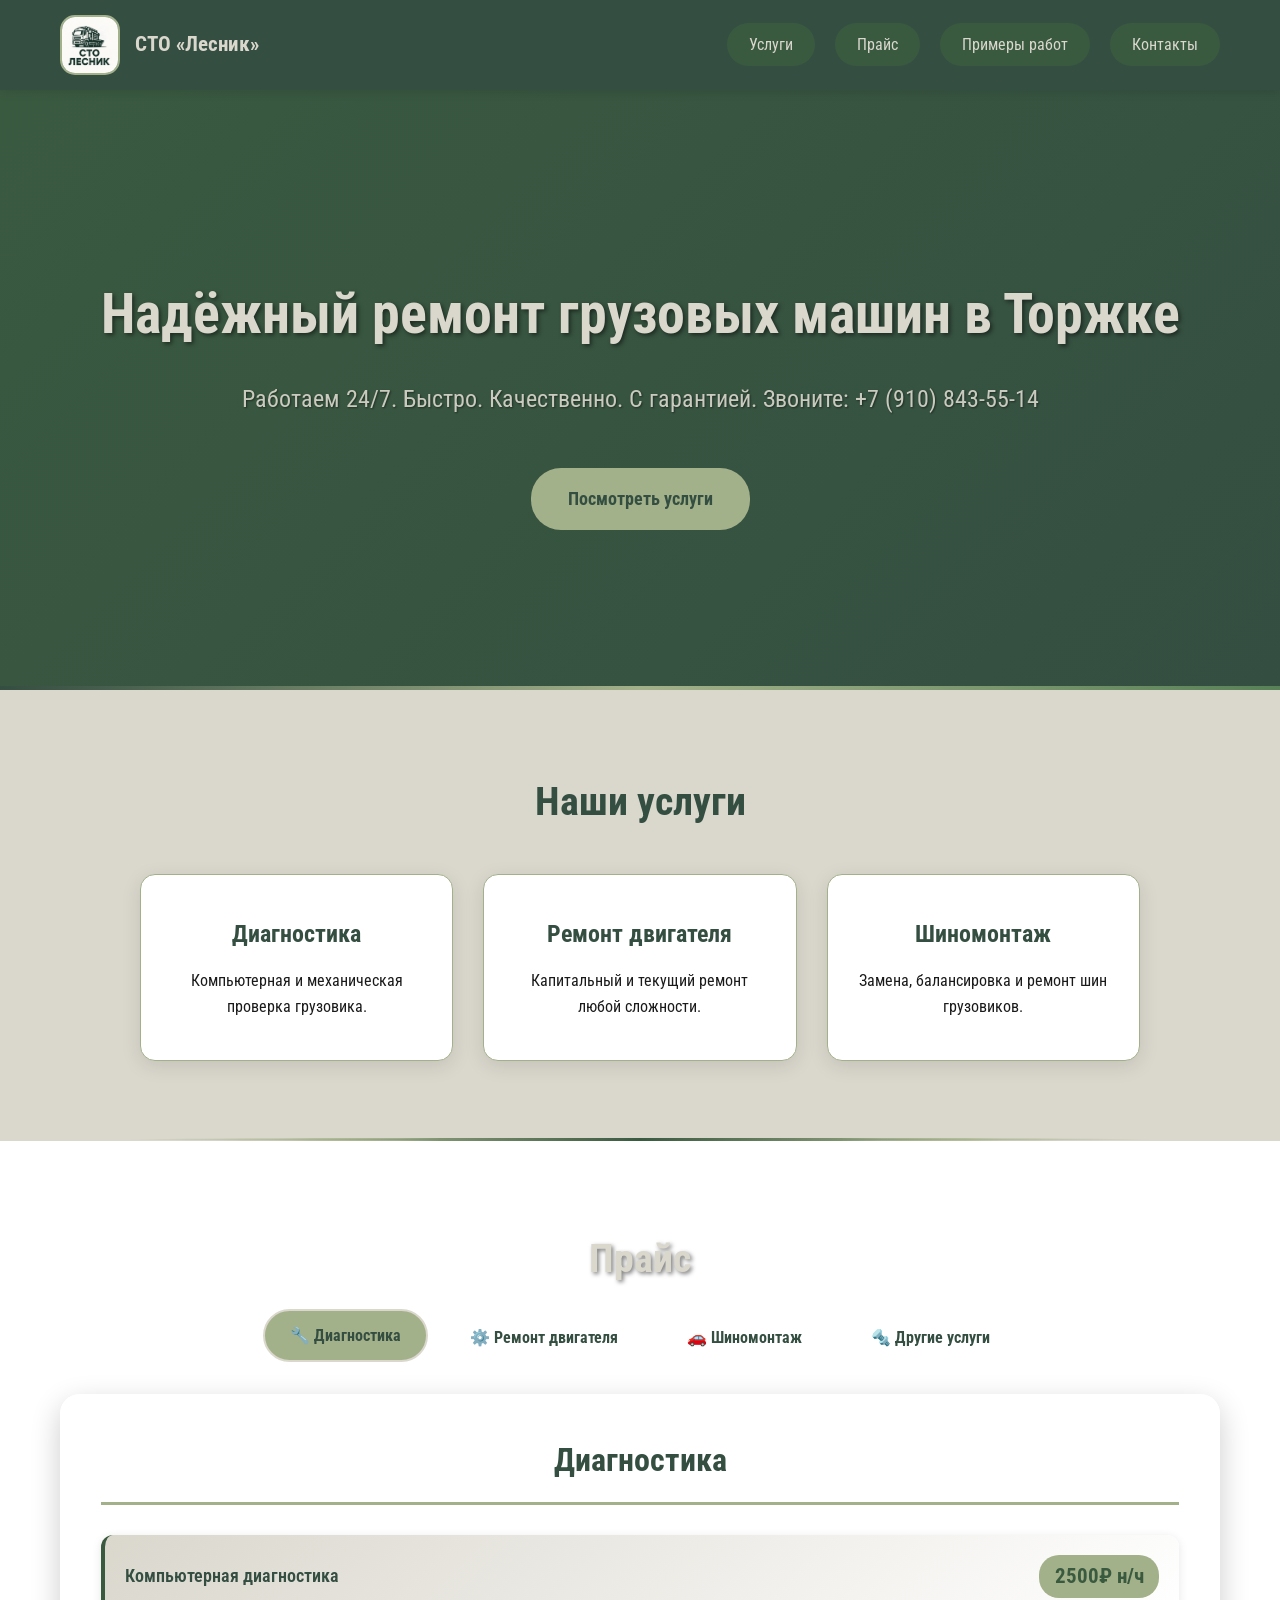
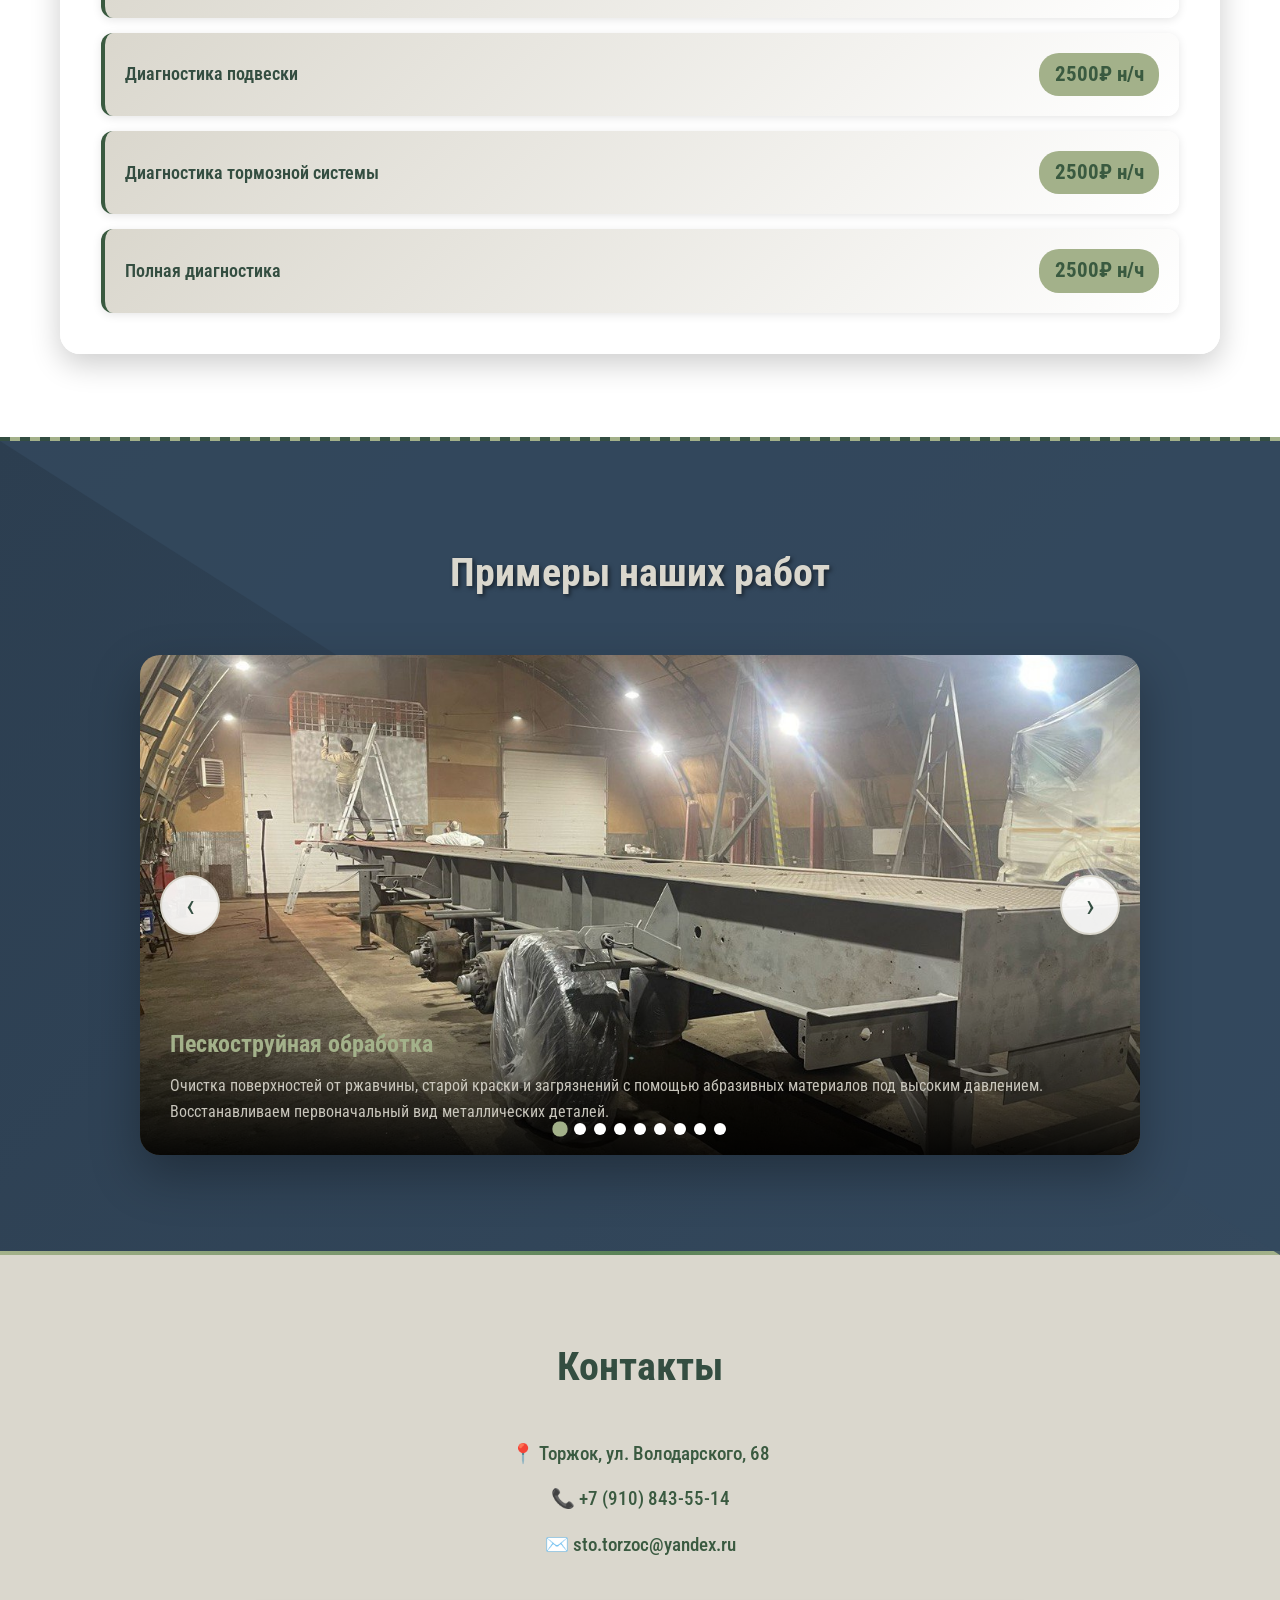
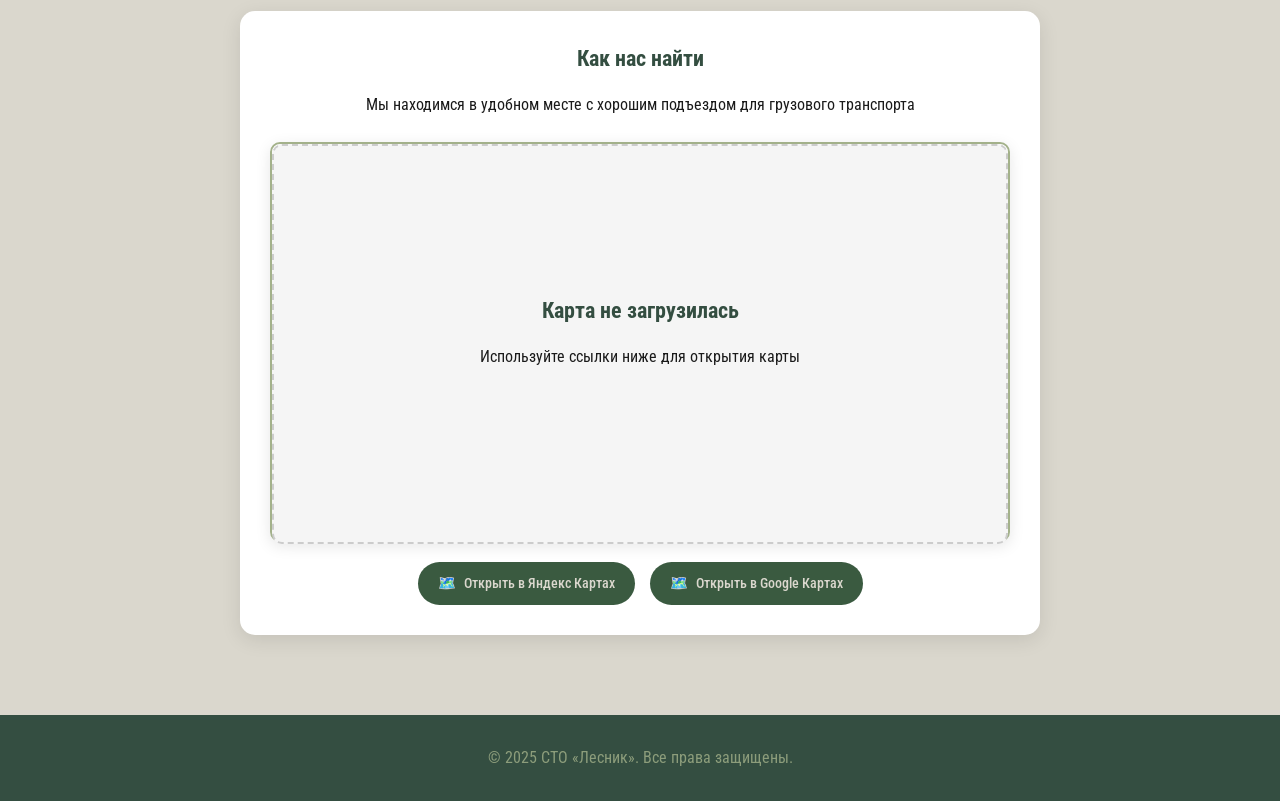
==== commit 01dbef91: "Update index.html" ====
--- a/index.html
+++ b/index.html
@@ -33,6 +33,18 @@
 
 
 
+<script type="text/javascript">
+    (function(m,e,t,r,i,k,a){
+        m[i]=m[i]||function(){(m[i].a=m[i].a||[]).push(arguments)};
+        m[i].l=1*new Date();
+        for (var j = 0; j < document.scripts.length; j++) {if (document.scripts[j].src === r) { return; }}
+        k=e.createElement(t),a=e.getElementsByTagName(t)[0],k.async=1,k.src=r,a.parentNode.insertBefore(k,a)
+    })(window, document,'script','https://mc.yandex.ru/metrika/tag.js?id=104468659', 'ym');
+
+    ym(104468659, 'init', {ssr:true, webvisor:true, clickmap:true, ecommerce:"dataLayer", accurateTrackBounce:true, trackLinks:true});
+</script>
+<noscript><div><img src="https://mc.yandex.ru/watch/104468659" style="position:absolute; left:-9999px;" alt="" /></div></noscript>
+
 
 
 
@@ -83,7 +95,7 @@
   <section class="hero">
     <div class="container">
       <h1>Надёжный ремонт грузовых машин в Торжке</h1>
-      <p>Работаем 24/7. Быстро. Качественно. С гарантией.</p>
+      <p>Работаем 24/7. Быстро. Качественно. С гарантией. Звоните: +7 (910) 843-55-14</p>
       <a href="#services" class="btn">Посмотреть услуги</a>
     </div>
   </section>
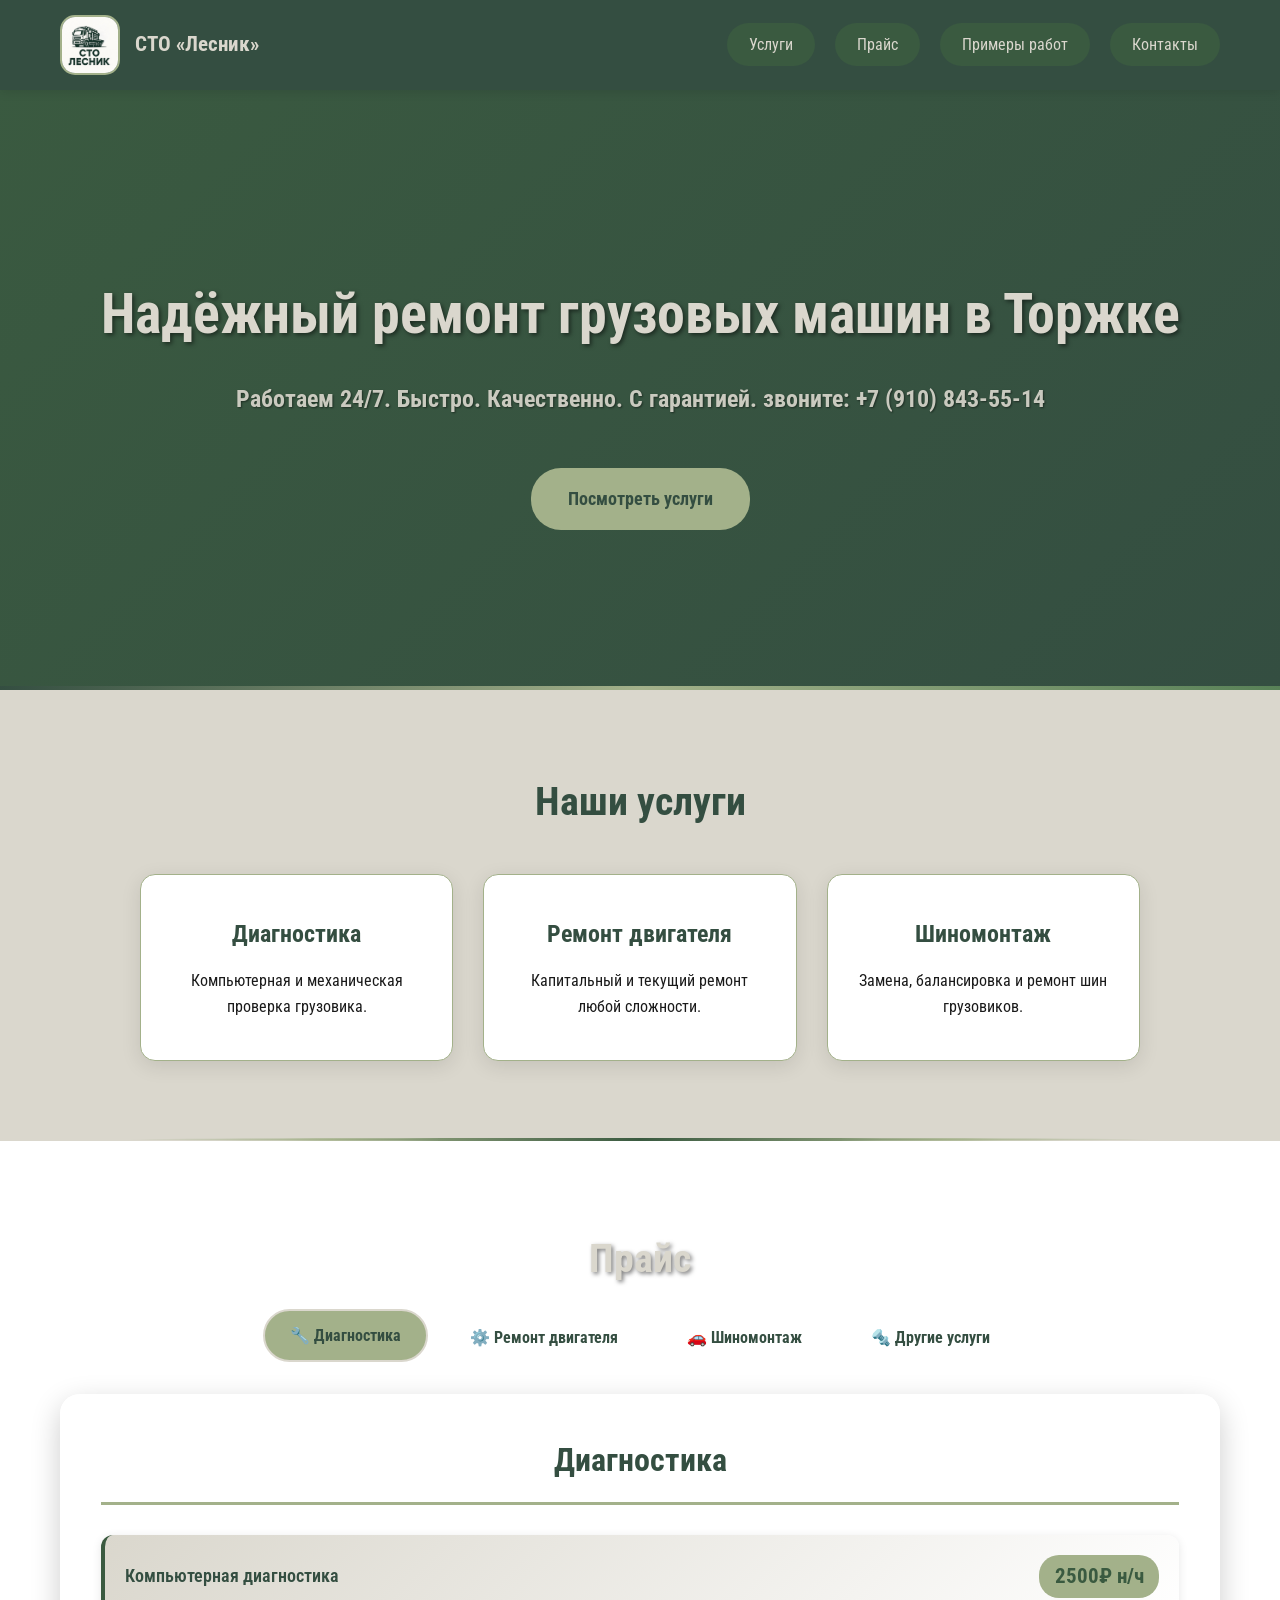
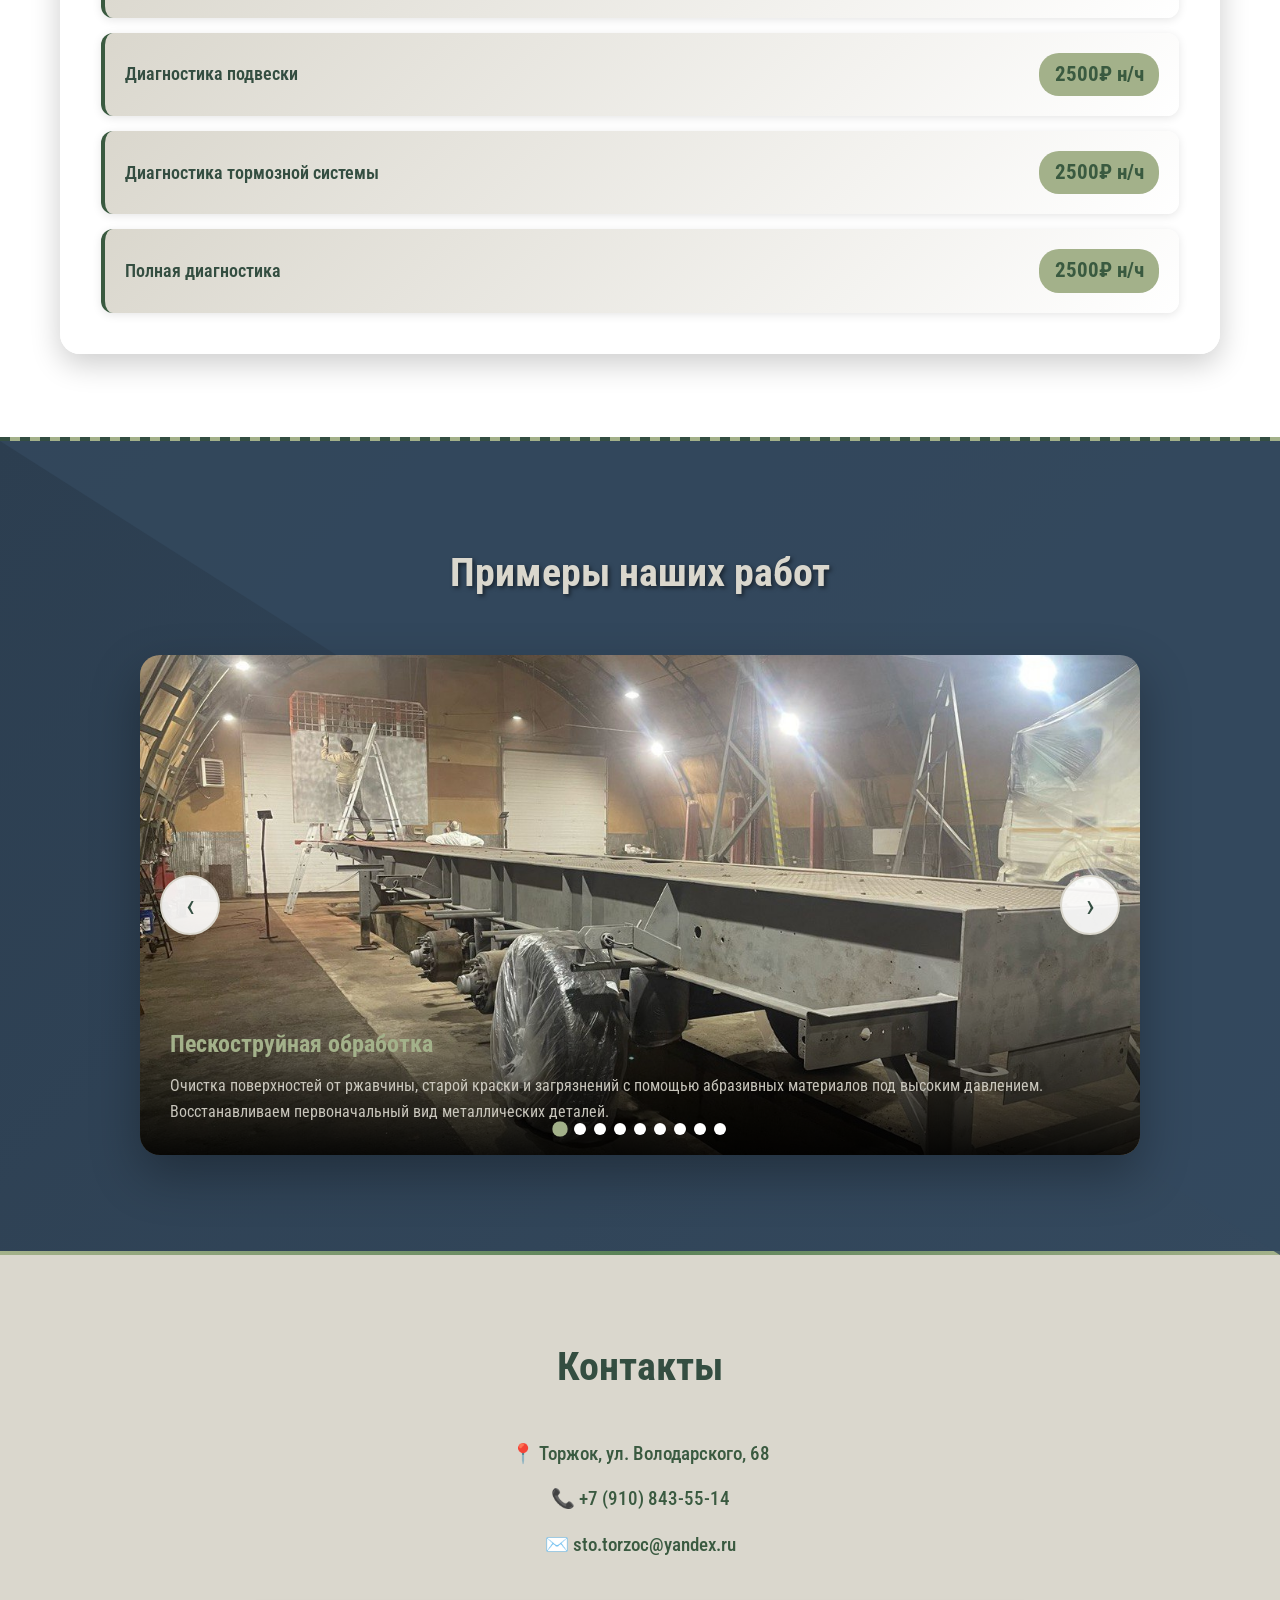
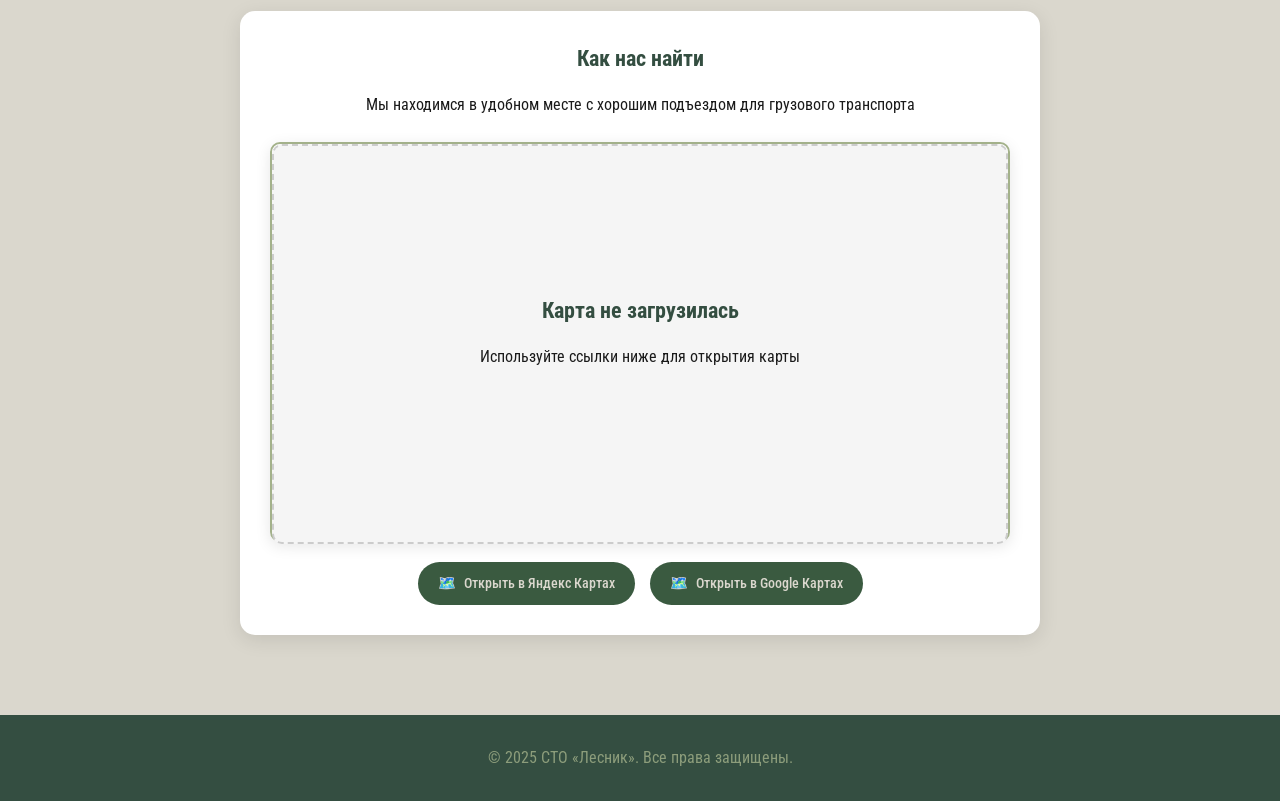
==== commit 060d67cd: "Update index.html" ====
--- a/index.html
+++ b/index.html
@@ -95,7 +95,7 @@
   <section class="hero">
     <div class="container">
       <h1>Надёжный ремонт грузовых машин в Торжке</h1>
-      <p>Работаем 24/7. Быстро. Качественно. С гарантией. Звоните: +7 (910) 843-55-14</p>
+      <p><strong>Работаем 24/7. Быстро. Качественно. С гарантией. звоните: +7 (910) 843-55-14 </strong></p>
       <a href="#services" class="btn">Посмотреть услуги</a>
     </div>
   </section>
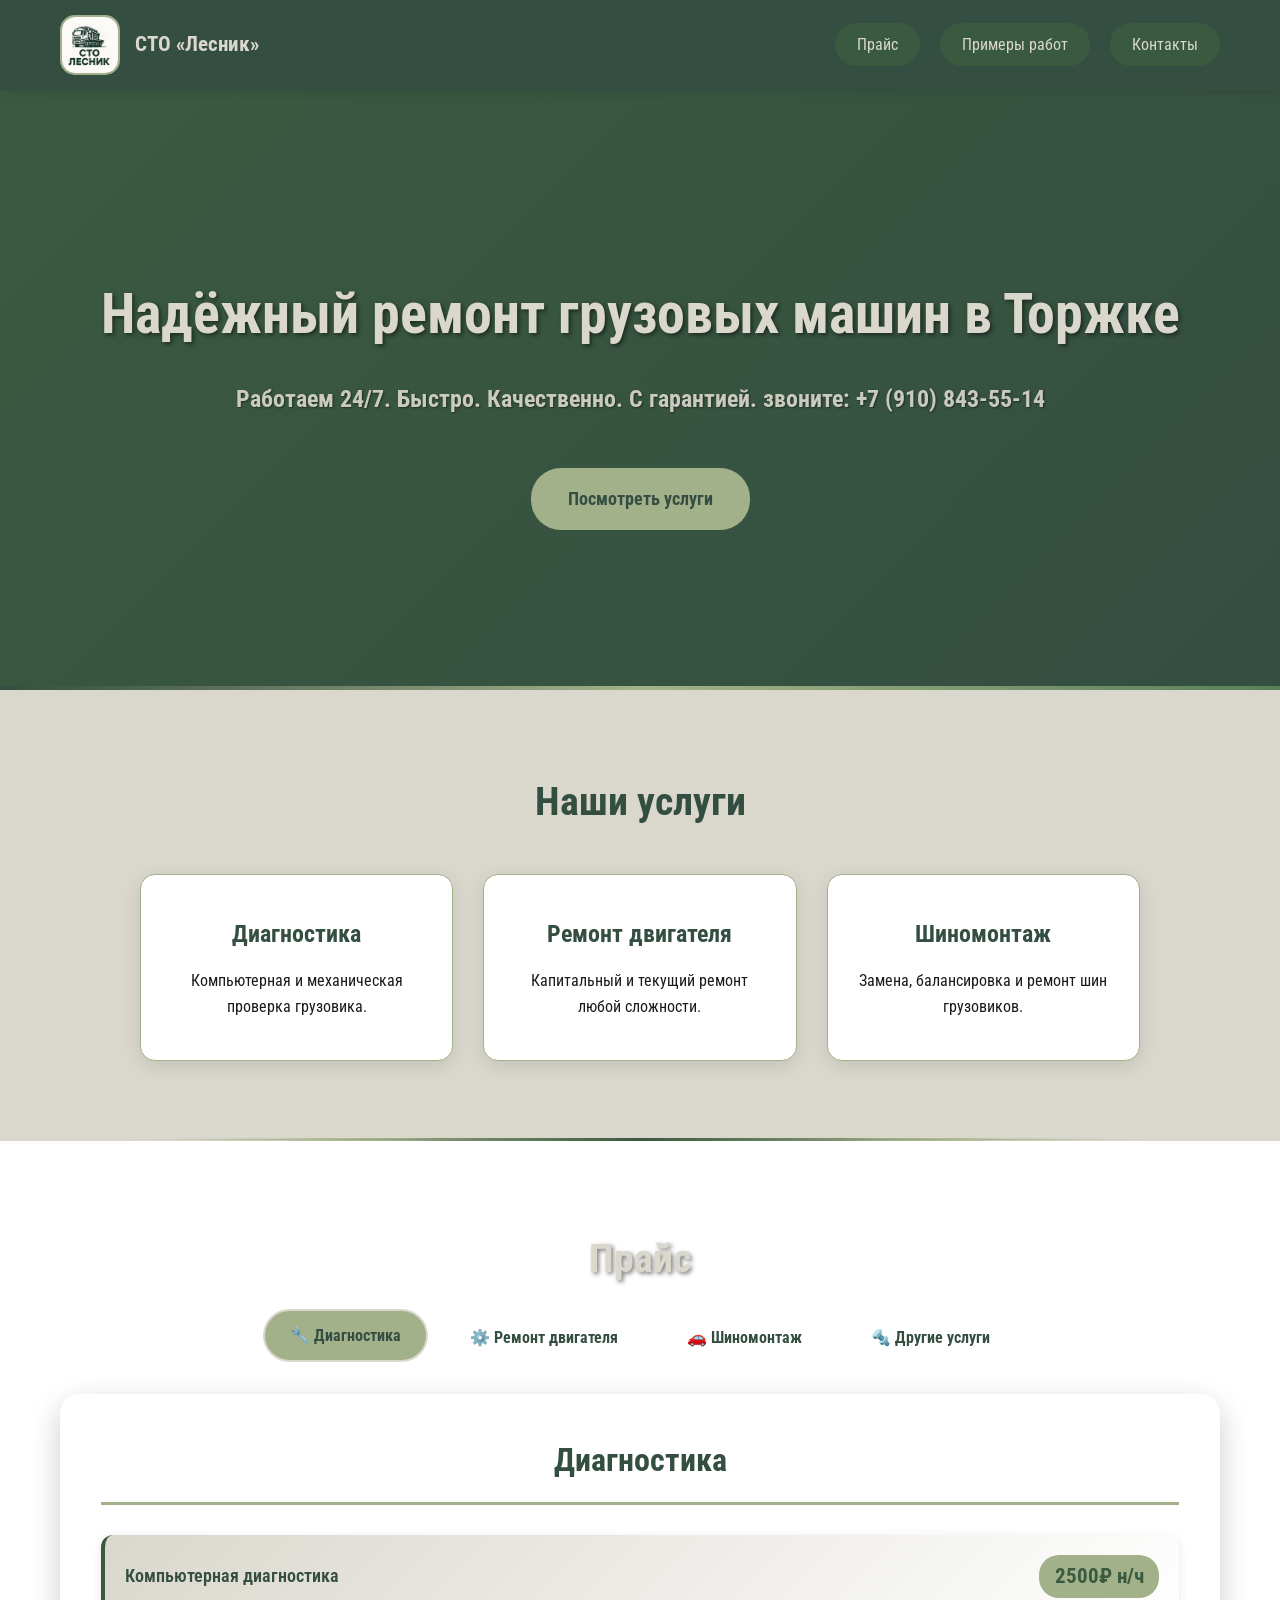
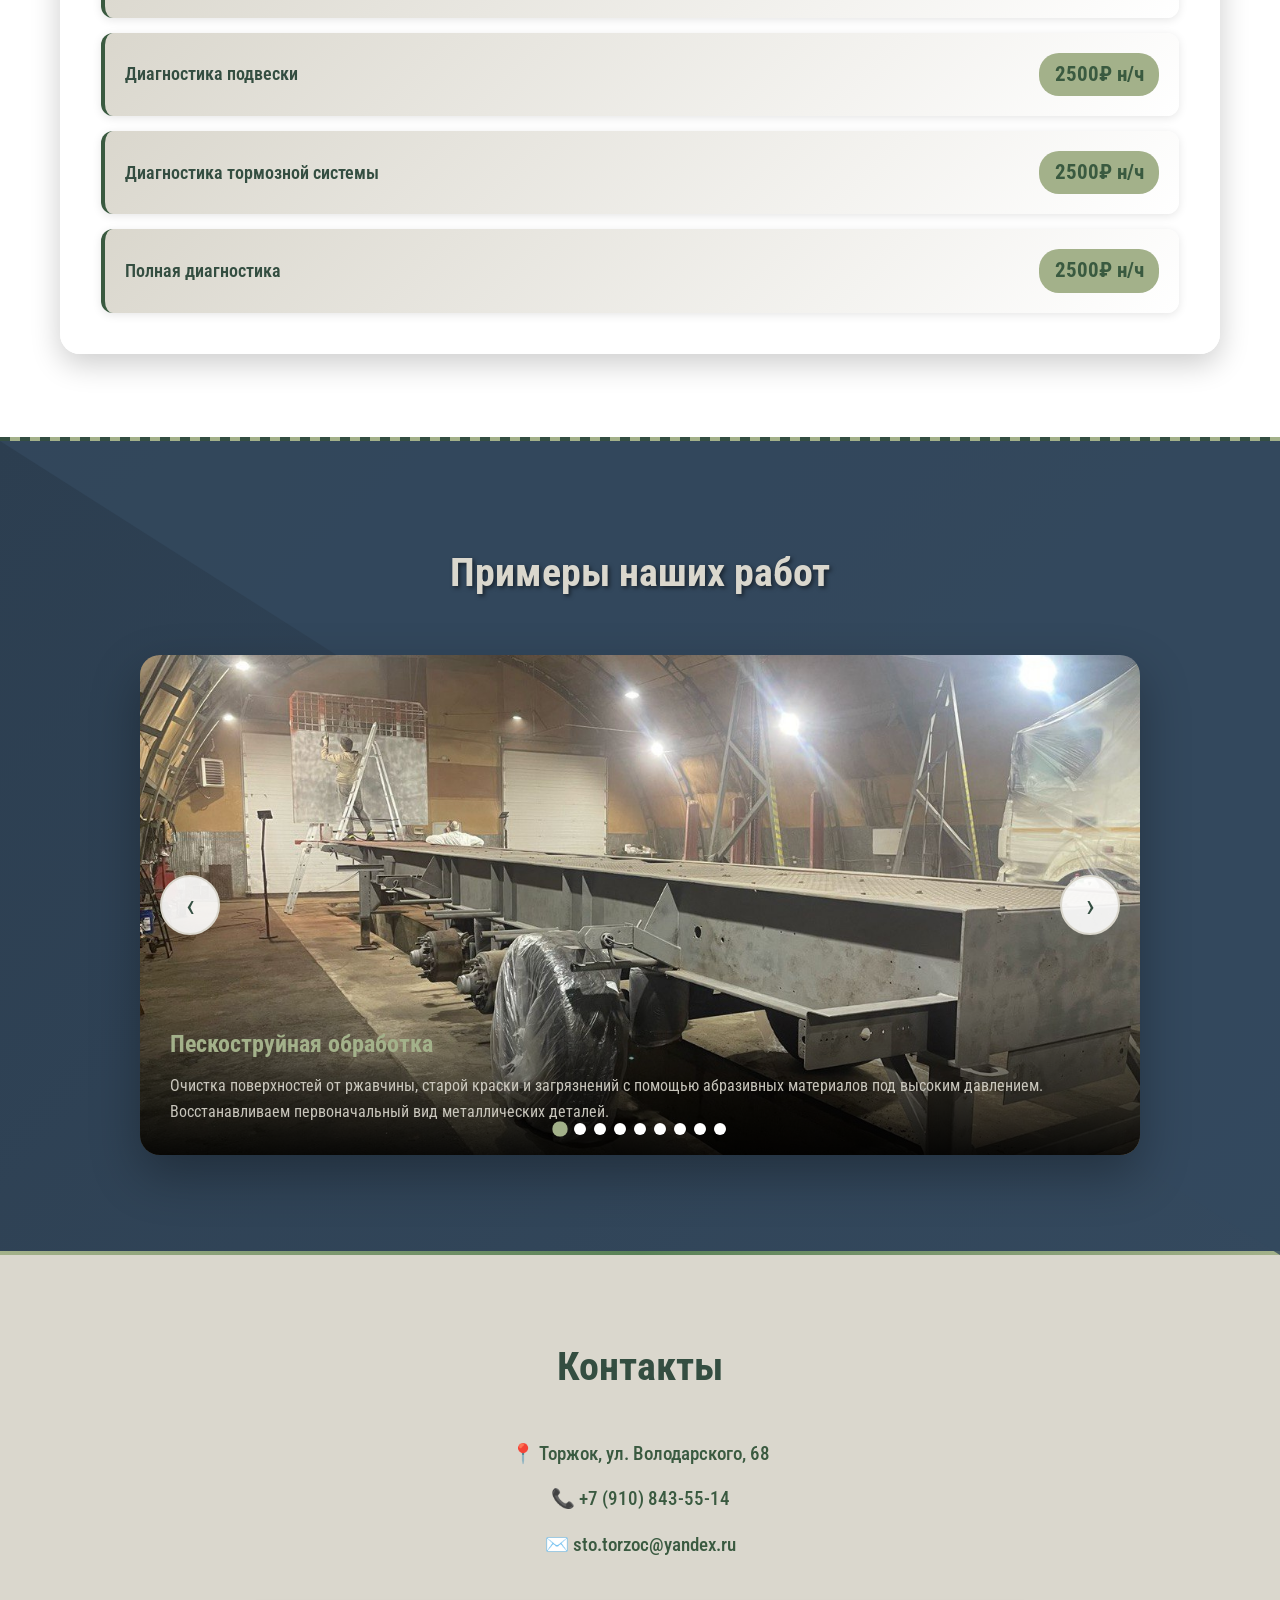
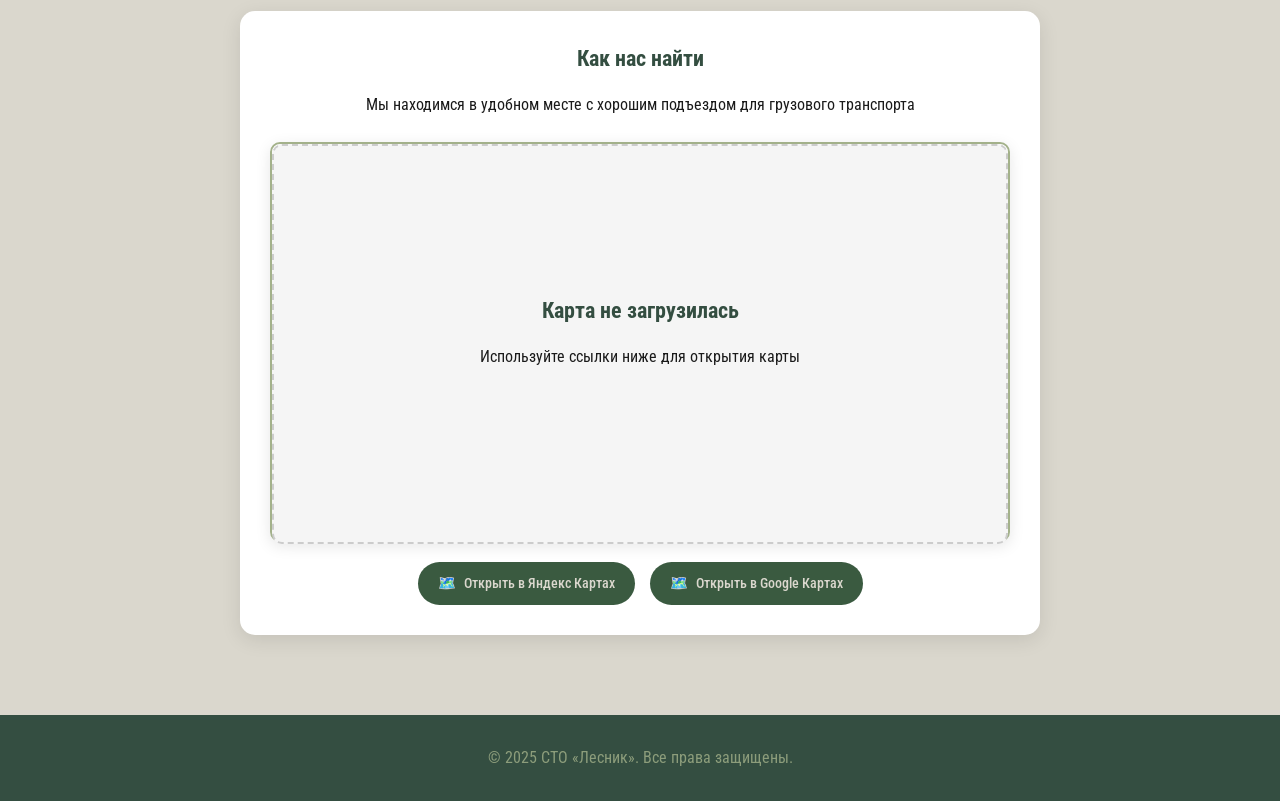
==== commit 24a037fc: "Update index.html" ====
--- a/index.html
+++ b/index.html
@@ -81,7 +81,6 @@
       
       <nav class="nav-menu">
         <ul>
-          <li><a href="#services">Услуги</a></li>
           <li><a href="#price">Прайс</a></li>
           <li><a href="#portfolio">Примеры работ</a></li>
           <li><a href="#contacts">Контакты</a></li>
